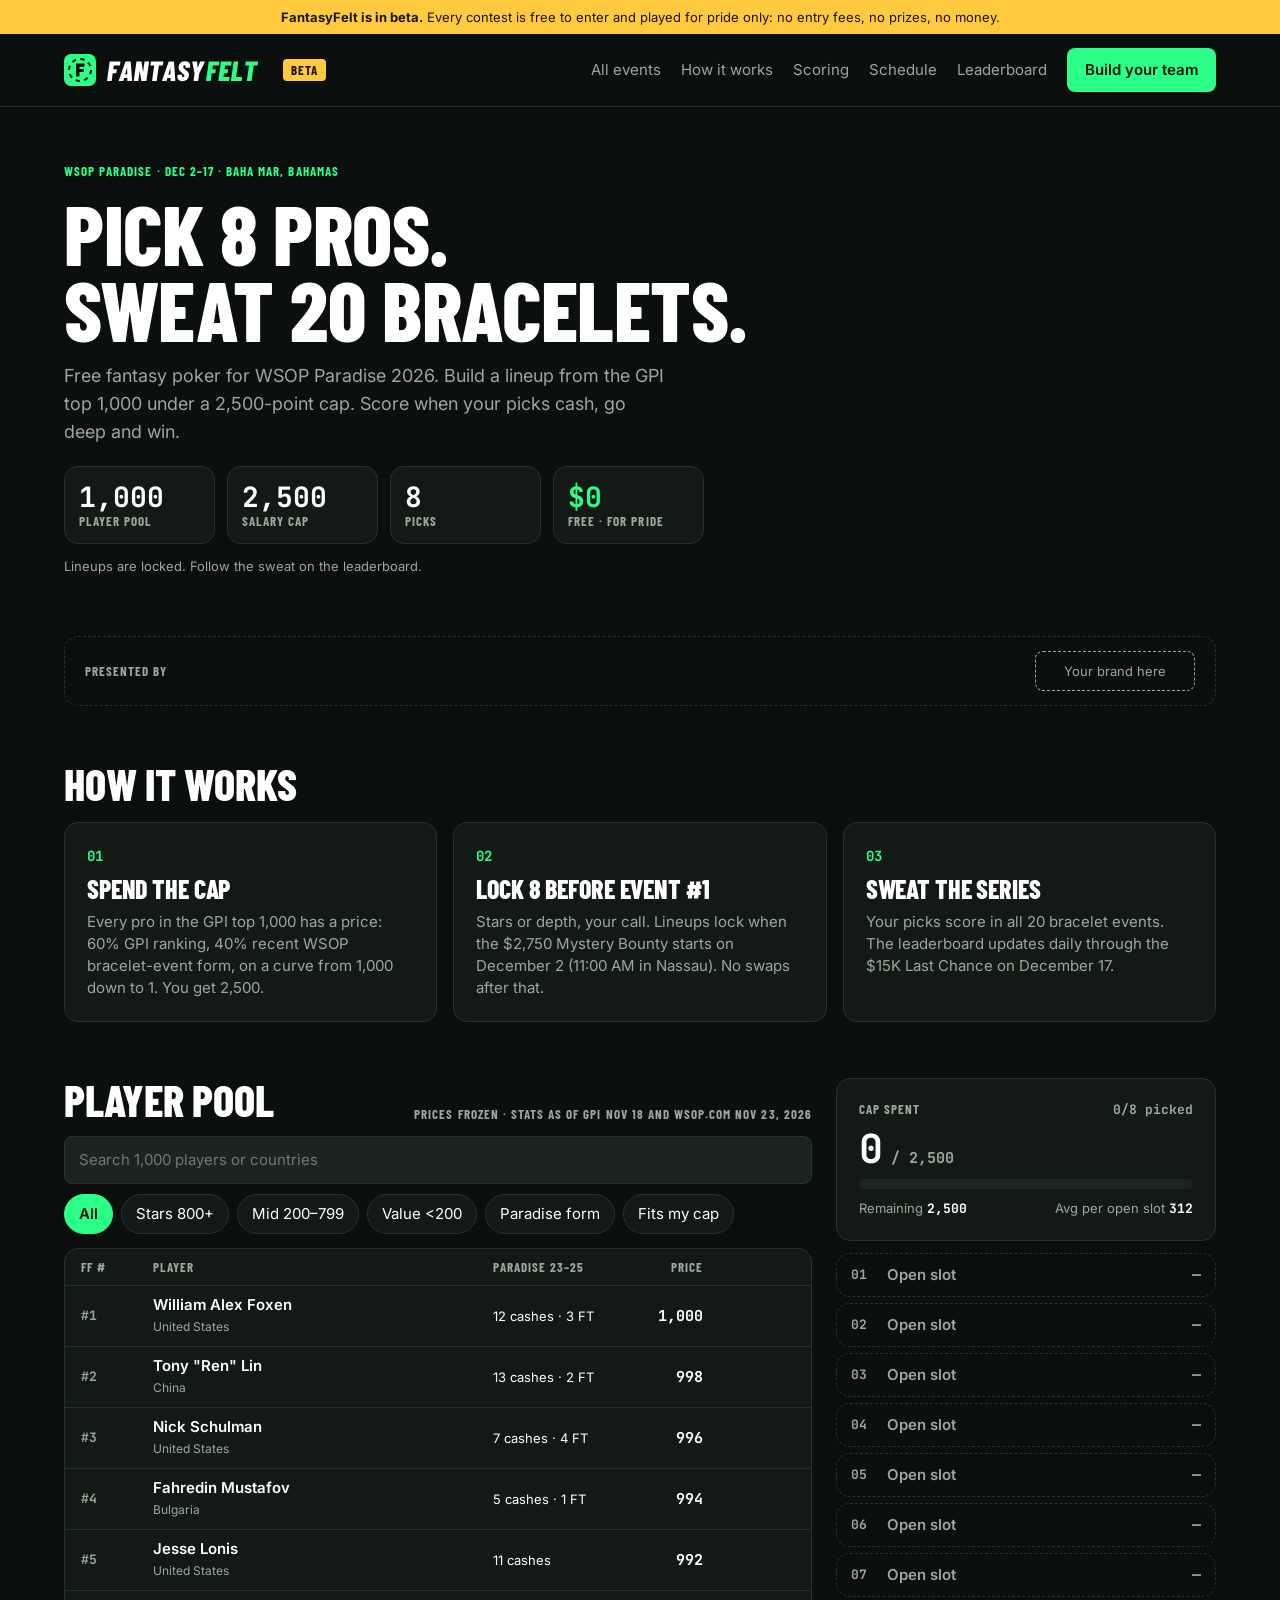
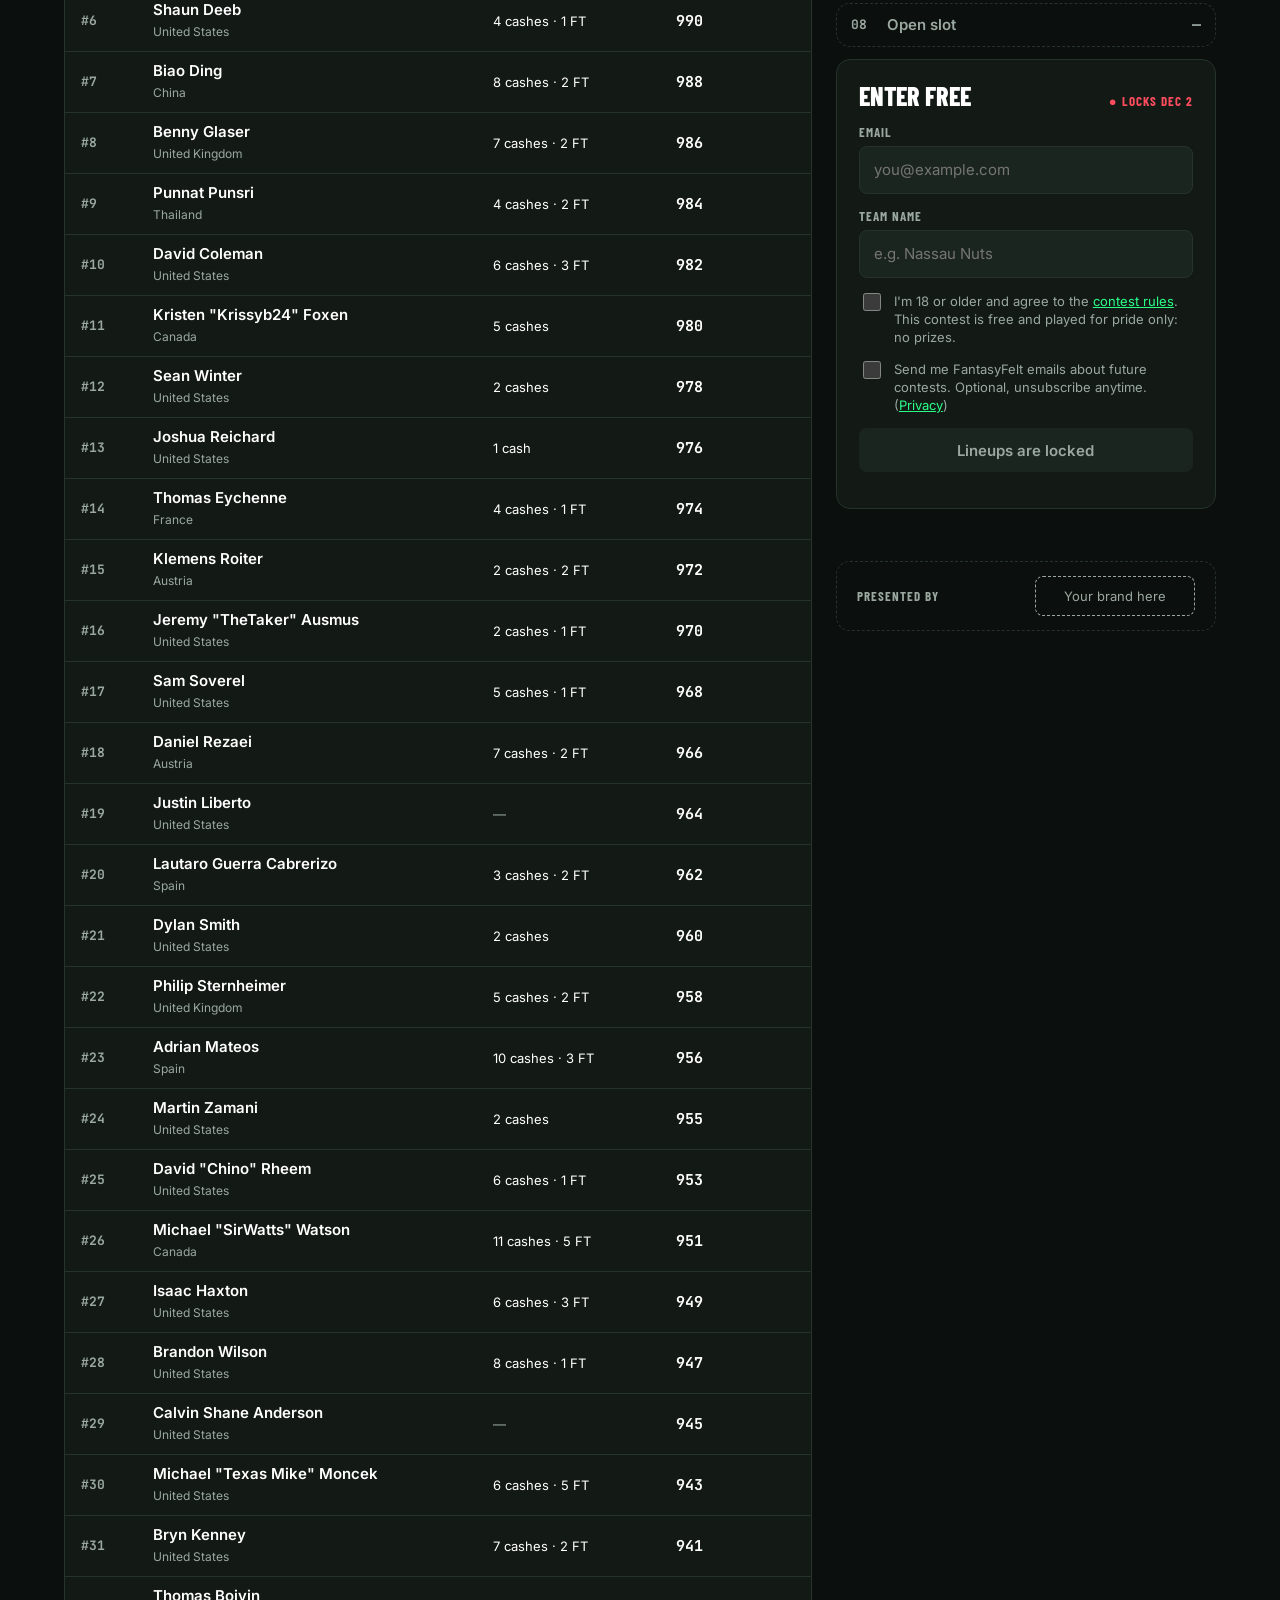
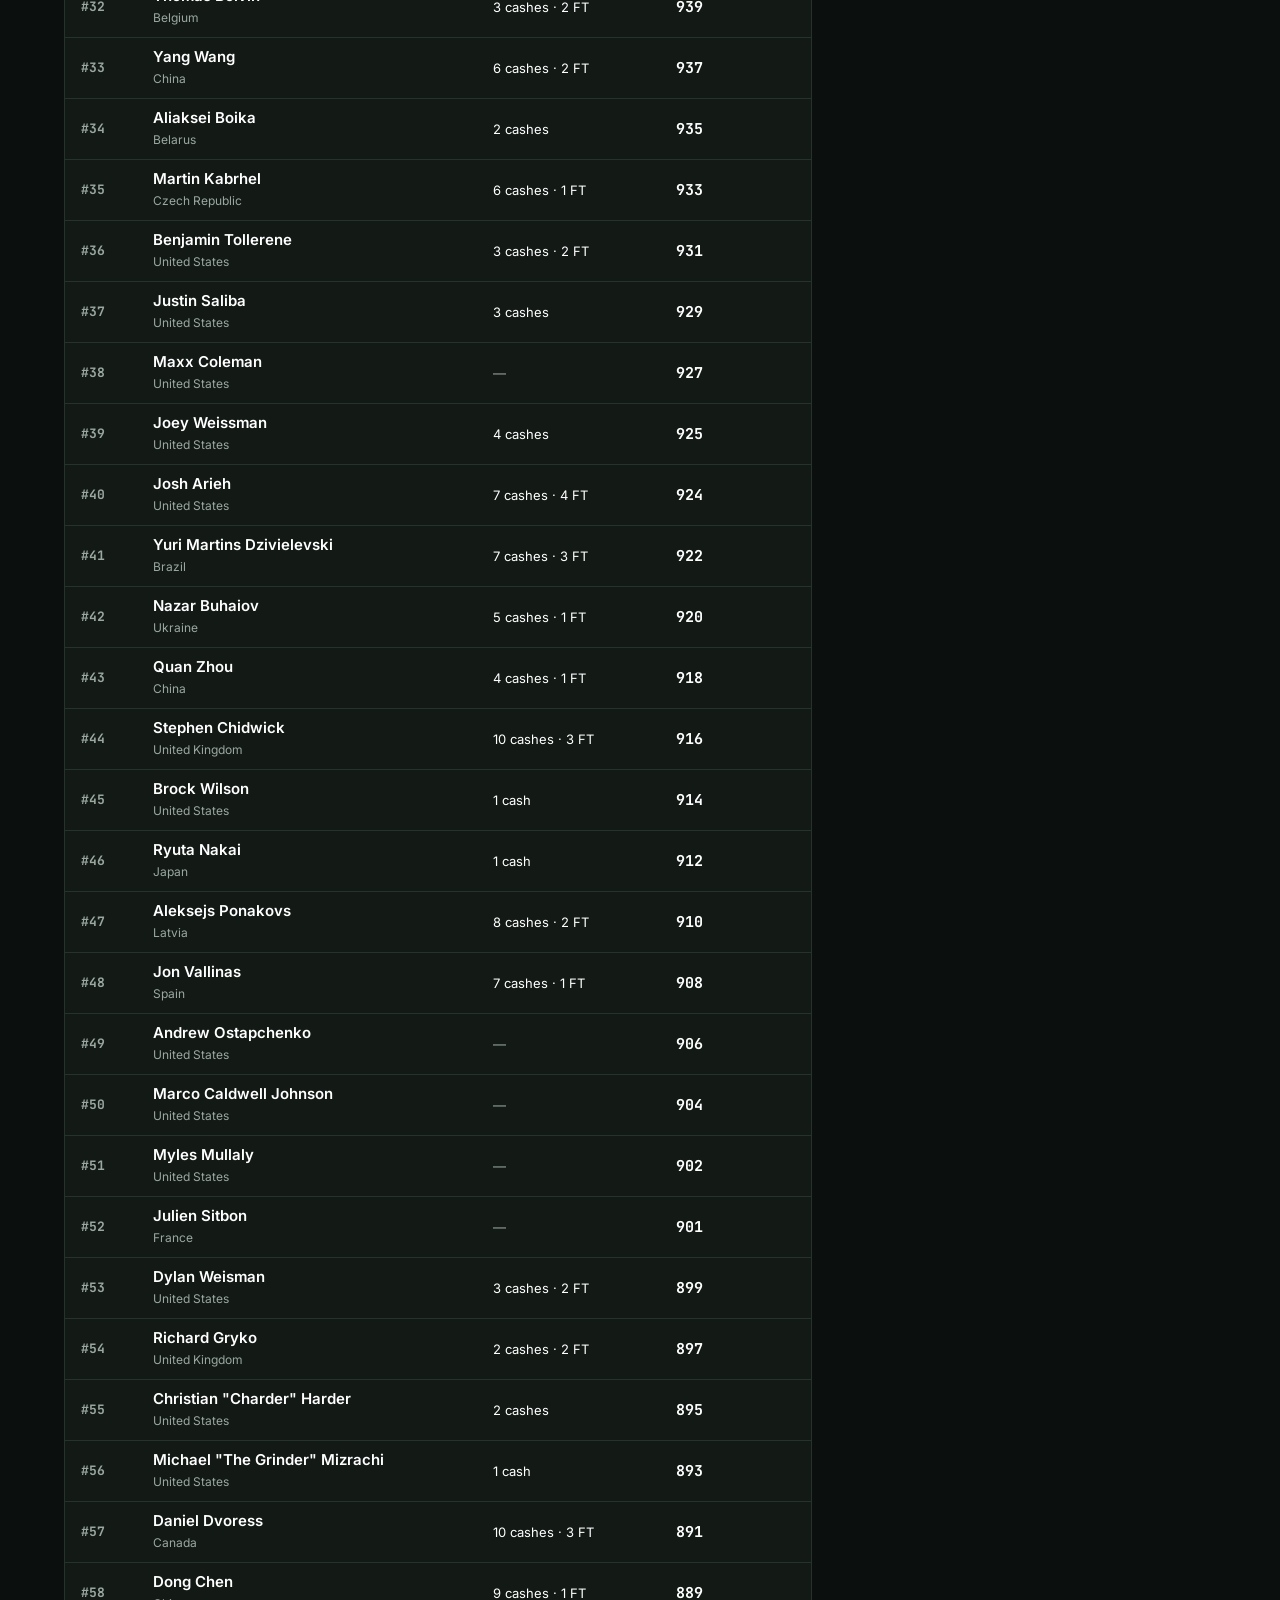
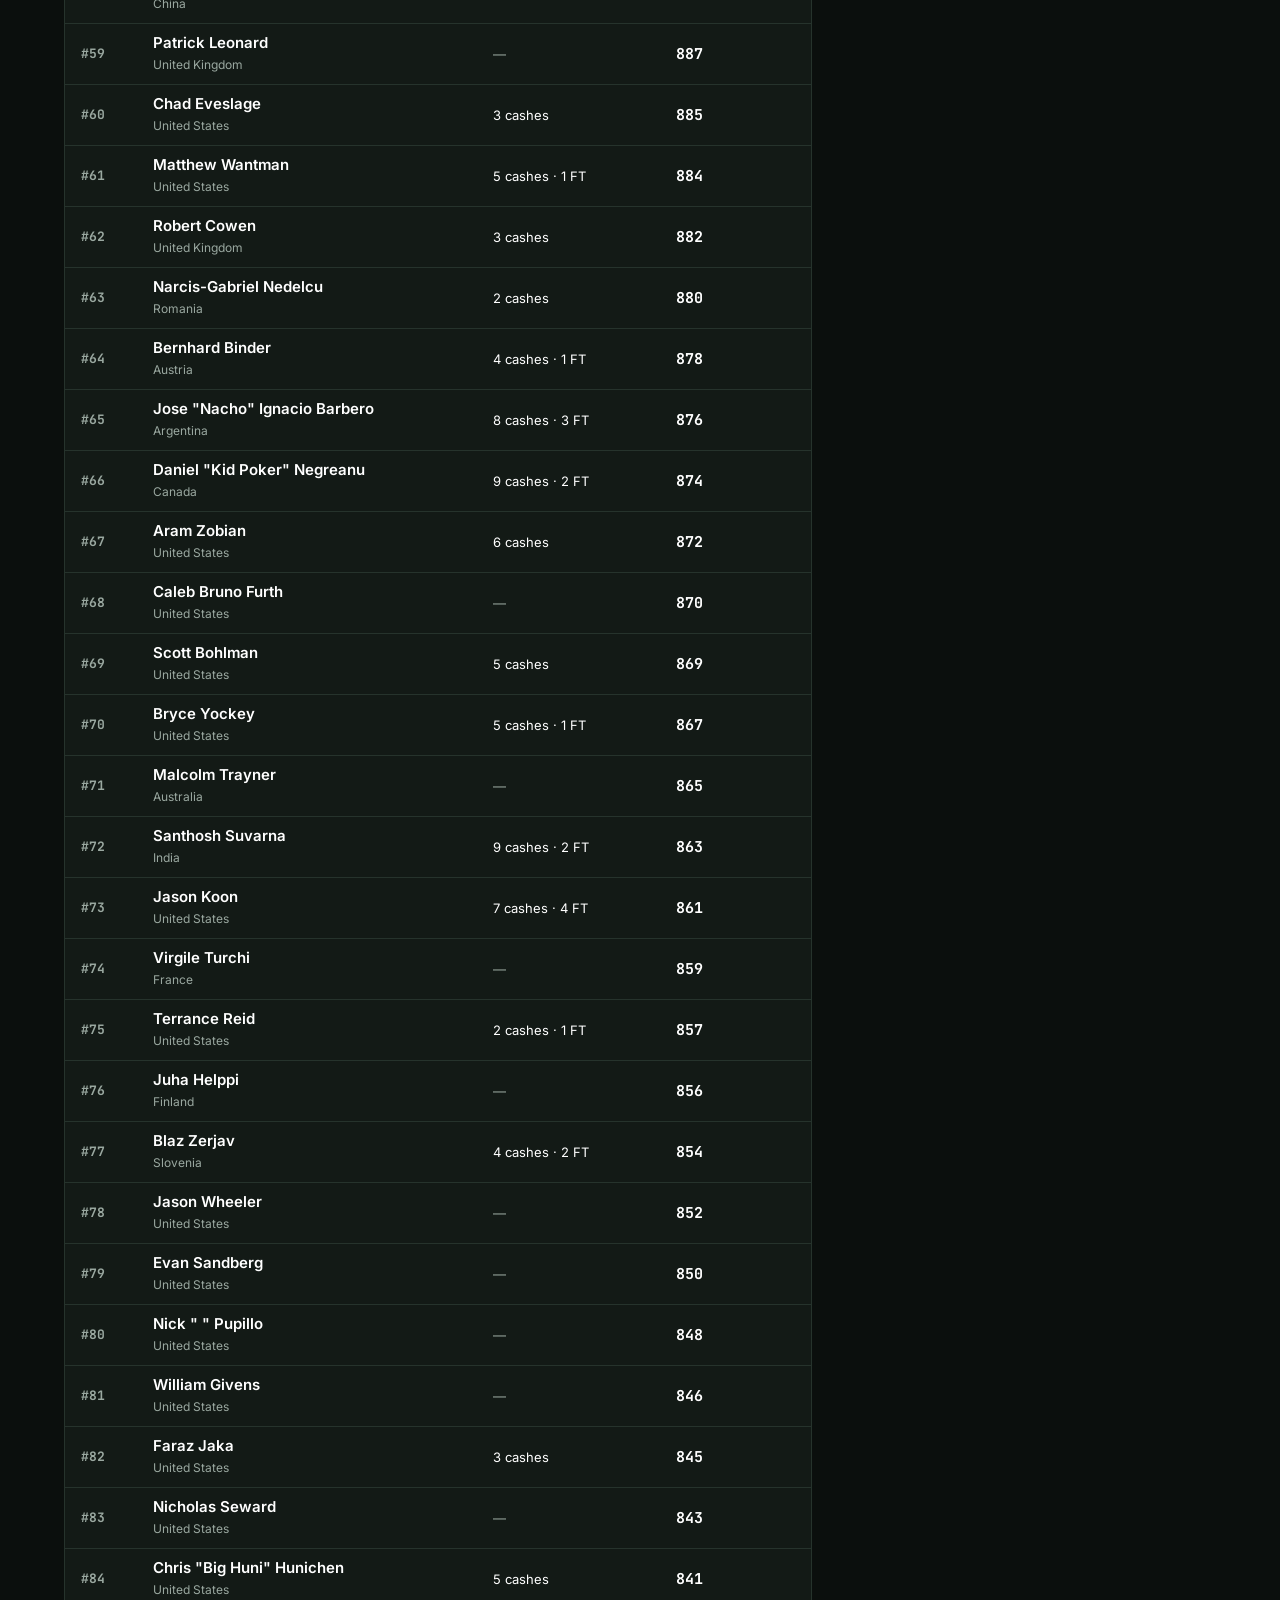
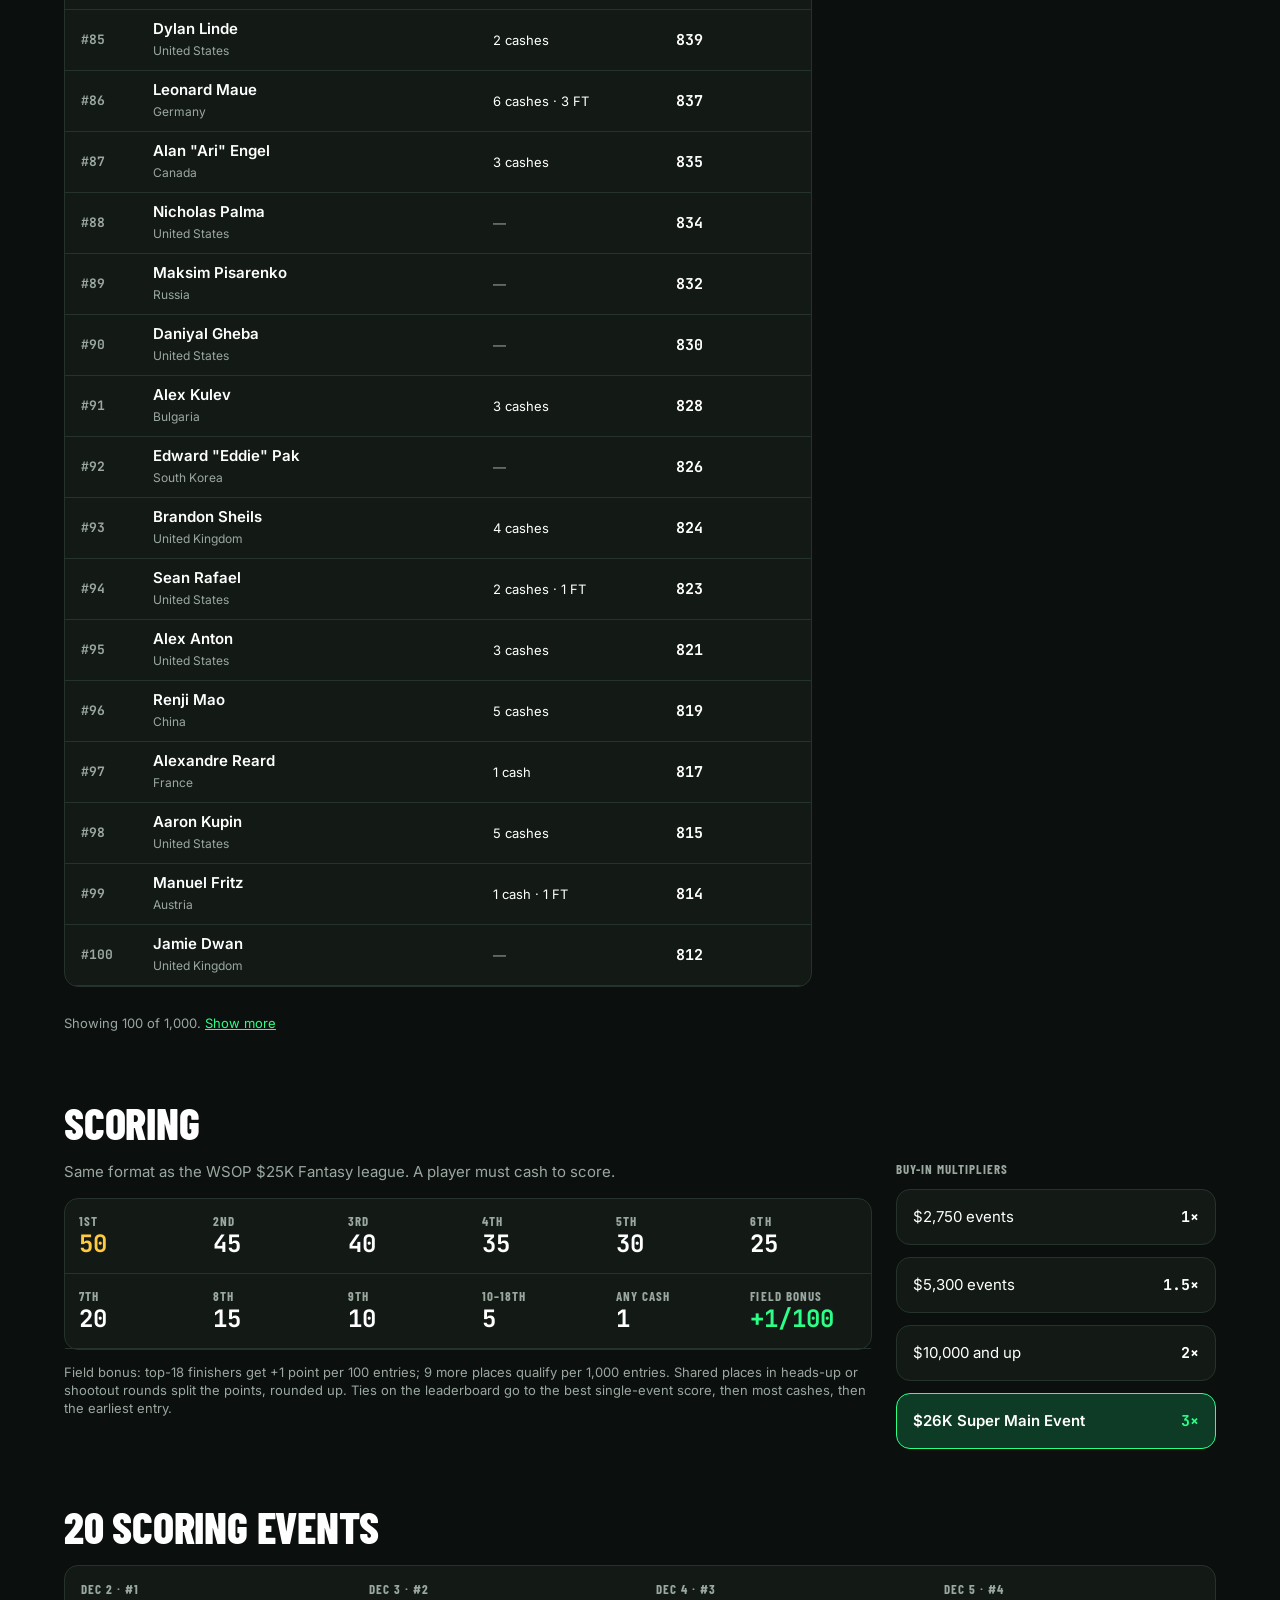
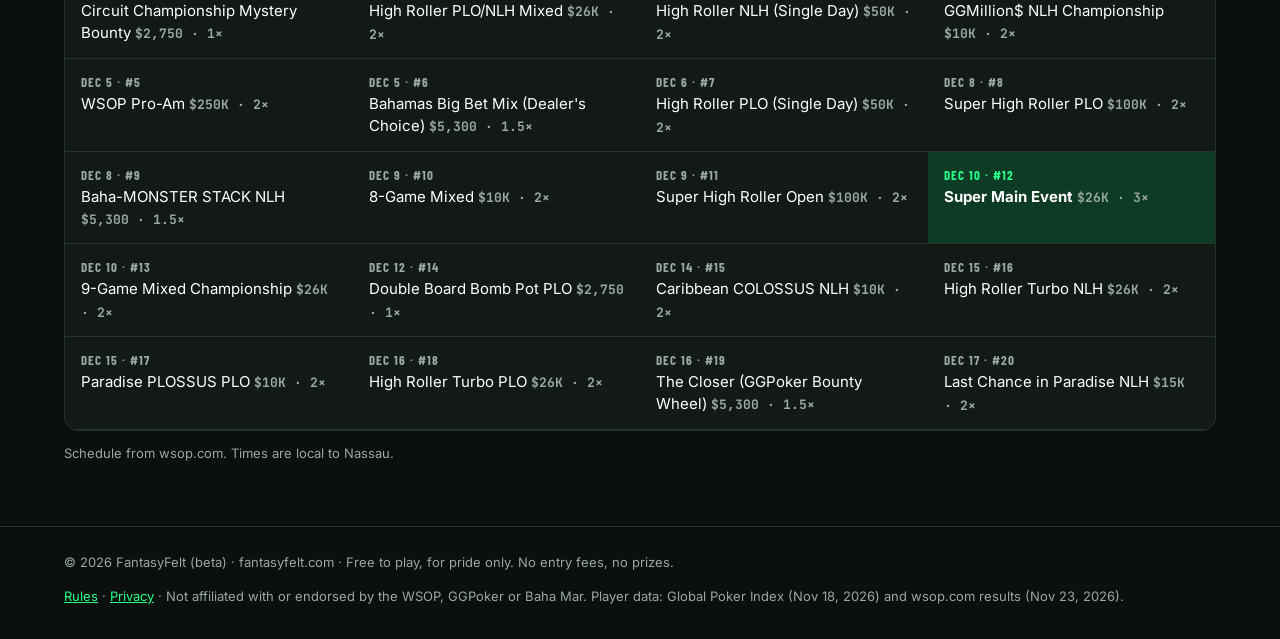
==== wsop-paradise-2026/index.html @ 4b2b632a "Build the FantasyFelt beta site for WSOP Paradise 2026 Home page, event page with team builder and s" ====
<!doctype html>
<html lang="en">
<head>
<meta charset="utf-8">
<meta name="viewport" content="width=device-width,initial-scale=1">
<title>WSOP Paradise 2026 · FantasyFelt (beta) · Free, for pride only</title>
<meta name="description" content="Free fantasy poker for WSOP Paradise 2026. Pick 8 pros under a 2,500 cap. Lineups lock Dec 2. Played for pride only: no entry fees, no prizes.">
<link rel="icon" href="/assets/fantasyfelt-mark.svg" type="image/svg+xml">
<link rel="preconnect" href="https://fonts.googleapis.com"><link rel="preconnect" href="https://fonts.gstatic.com" crossorigin>
<link href="https://fonts.googleapis.com/css2?family=Barlow+Condensed:wght@700;800&family=Inter:wght@400;600&family=JetBrains+Mono:wght@700&display=swap" rel="stylesheet">
<link rel="stylesheet" href="/assets/ff.css">
<link rel="stylesheet" href="/assets/contest.css">
</head>
<body>
<div class="betabar"><b>FantasyFelt is in beta.</b> Every contest is free to enter and played for pride only: no entry fees, no prizes, no money.</div>
<header class="site"><div class="wrap">
<a class="logo" href="/"><img src="/assets/fantasyfelt-wordmark-dark.svg" alt="FantasyFelt home"></a>
<span class="lbl badge">Beta</span>
<nav><a href="/">All events</a><a href="#how">How it works</a><a href="#scoring">Scoring</a><a href="#schedule">Schedule</a><a href="leaderboard">Leaderboard</a><a class="btn primary" href="#build">Build your team</a></nav>
</div></header>

<main class="wrap">
<div class="hero">
<div class="hero-copy">
<div class="lbl" style="color:var(--felt)">WSOP Paradise · Dec 2–17 · Baha Mar, Bahamas</div>
<h1 class="d">Pick 8 pros.<br>Sweat 20 bracelets.</h1>
<p class="muted lead">Free fantasy poker for WSOP Paradise 2026. Build a lineup from the GPI top 1,000 under a 2,500-point cap. Score when your picks cash, go deep and win.</p>
<div class="grid4 stats">
<div class="card stat"><div class="m">1,000</div><div class="lbl">Player pool</div></div>
<div class="card stat"><div class="m">2,500</div><div class="lbl">Salary cap</div></div>
<div class="card stat"><div class="m">8</div><div class="lbl">Picks</div></div>
<div class="card stat"><div class="m" style="color:var(--felt)">$0</div><div class="lbl">Free · for pride</div></div>
</div>
<p class="small muted" id="countdown"></p>
</div>
</div>

<div class="sponsor"><span class="lbl">Presented by</span><span class="sponsor-box">Your brand here</span></div>

<section id="how">
<h2 class="d h2">How it works</h2>
<div class="grid3">
<div class="card pad"><div class="m step-n">01</div><h3 class="d h3">Spend the cap</h3><p class="muted">Every pro in the GPI top 1,000 has a price: 60% GPI ranking, 40% recent WSOP bracelet-event form, on a curve from 1,000 down to 1. You get 2,500.</p></div>
<div class="card pad"><div class="m step-n">02</div><h3 class="d h3">Lock 8 before Event #1</h3><p class="muted">Stars or depth, your call. Lineups lock when the $2,750 Mystery Bounty starts on December 2 (11:00 AM in Nassau). No swaps after that.</p></div>
<div class="card pad"><div class="m step-n">03</div><h3 class="d h3">Sweat the series</h3><p class="muted">Your picks score in all 20 bracelet events. The leaderboard updates daily through the $15K Last Chance on December 17.</p></div>
</div>
</section>

<section id="build">
<div class="build">
<div class="pool">
<div class="pool-head">
<h2 class="d h2" style="margin:0">Player pool</h2>
<span class="lbl" id="asof">Prices frozen · stats as of GPI Nov 18 and wsop.com Nov 23, 2026</span>
</div>
<div class="filters">
<label class="sr" for="q">Search players</label>
<input type="search" id="q" placeholder="Search 1,000 players or countries">
<div class="chips" role="group" aria-label="Filter players">
<button class="chip on" data-f="all">All</button>
<button class="chip" data-f="star">Stars 800+</button>
<button class="chip" data-f="mid">Mid 200–799</button>
<button class="chip" data-f="value">Value &lt;200</button>
<button class="chip" data-f="paradise">Paradise form</button>
<button class="chip" data-f="fits">Fits my cap</button>
</div>
</div>
<div class="card table">
<div class="row head lbl"><span>FF #</span><span>Player</span><span class="hide-s">Paradise 23–25</span><span class="r">Price</span><span class="r own-col hide">Owned</span><span></span></div>
<div id="rows"><p class="pad muted">Loading players…</p></div>
</div>
<p class="small muted" id="more"></p>
</div>

<aside class="roster" id="enter">
<div class="card pad">
<div class="spread"><span class="lbl">Cap spent</span><span class="m small muted"><span id="count">0</span>/8 picked</span></div>
<div class="spent"><span class="m" id="spent">0</span><span class="m muted">/ 2,500</span></div>
<div class="bar"><i id="bar"></i></div>
<div class="spread small"><span class="muted">Remaining <b class="m" id="remaining" style="color:var(--ink)">2,500</b></span><span class="muted">Avg per open slot <b class="m" id="avg" style="color:var(--ink)">312</b></span></div>
</div>
<ol class="slots" id="slots"></ol>

<form class="card pad entry" id="form" novalidate>
<div class="spread"><h3 class="d h3" style="margin:0">Enter free</h3><span class="lbl" style="color:var(--live)">● Locks Dec 2</span></div>
<label class="field"><span class="lbl">Email</span><input type="email" id="email" autocomplete="email" required placeholder="you@example.com"></label>
<label class="field"><span class="lbl">Team name</span><input type="text" id="team" maxlength="30" required placeholder="e.g. Nassau Nuts"></label>
<label class="check"><input type="checkbox" id="rules" required> <span>I'm 18 or older and agree to the <a href="/rules">contest rules</a>. This contest is free and played for pride only: no prizes.</span></label>
<label class="check"><input type="checkbox" id="optin"> <span>Send me FantasyFelt emails about future contests. Optional, unsubscribe anytime. (<a href="/privacy">Privacy</a>)</span></label>
<button class="btn primary" id="submit" type="submit" disabled>Pick 8 more to lock</button>
<p class="small" id="msg" role="status"></p>
</form>
<div class="sponsor small"><span class="lbl">Presented by</span><span class="sponsor-box">Your brand here</span></div>
</aside>
</div>
</section>

<section id="scoring">
<div class="two">
<div>
<h2 class="d h2">Scoring</h2>
<p class="muted">Same format as the WSOP $25K Fantasy league. A player must cash to score.</p>
<div class="card scoregrid">
<div><span class="lbl">1st</span><b class="m" style="color:var(--gold)">50</b></div><div><span class="lbl">2nd</span><b class="m">45</b></div><div><span class="lbl">3rd</span><b class="m">40</b></div><div><span class="lbl">4th</span><b class="m">35</b></div><div><span class="lbl">5th</span><b class="m">30</b></div><div><span class="lbl">6th</span><b class="m">25</b></div>
<div><span class="lbl">7th</span><b class="m">20</b></div><div><span class="lbl">8th</span><b class="m">15</b></div><div><span class="lbl">9th</span><b class="m">10</b></div><div><span class="lbl">10–18th</span><b class="m">5</b></div><div><span class="lbl">Any cash</span><b class="m">1</b></div><div><span class="lbl">Field bonus</span><b class="m" style="color:var(--felt)">+1/100</b></div>
</div>
<p class="small muted">Field bonus: top-18 finishers get +1 point per 100 entries; 9 more places qualify per 1,000 entries. Shared places in heads-up or shootout rounds split the points, rounded up. Ties on the leaderboard go to the best single-event score, then most cashes, then the earliest entry.</p>
</div>
<div class="mults">
<div class="lbl">Buy-in multipliers</div>
<div class="card mrow"><span>$2,750 events</span><b class="m">1×</b></div>
<div class="card mrow"><span>$5,300 events</span><b class="m">1.5×</b></div>
<div class="card mrow"><span>$10,000 and up</span><b class="m">2×</b></div>
<div class="card mrow main"><span>$26K Super Main Event</span><b class="m">3×</b></div>
</div>
</div>
</section>

<section id="schedule">
<h2 class="d h2">20 scoring events</h2>
<div class="card sched-wrap"><div class="sched" id="sched"></div></div>
<p class="small muted">Schedule from wsop.com. Times are local to Nassau.</p>
</section>
</main>

<footer class="site"><div class="wrap">
<span>© 2026 FantasyFelt (beta) · fantasyfelt.com · Free to play, for pride only. No entry fees, no prizes.</span>
<span><a href="/rules">Rules</a> · <a href="/privacy">Privacy</a> · Not affiliated with or endorsed by the WSOP, GGPoker or Baha Mar. Player data: Global Poker Index (Nov 18, 2026) and wsop.com results (Nov 23, 2026).</span>
</div></footer>

<script src="/assets/config.js"></script>
<script src="/assets/contest.js"></script>
</body>
</html>
---- assets/ff.css ----
/* FantasyFelt — tokens from the FantasyFelt design system (dark is home) */
:root{
  --bg:#0B0F0D;--surface:#131A16;--raised:#1B2520;--line:#26332C;
  --ink:#FFFFFF;--muted:#9AA8A0;--felt:#2BFF88;--felt-ink:#04150B;--felt-deep:#0E3B26;
  --gold:#FFC940;--gold-ink:#1A1300;--live:#FF4D5E;
  --display:"Barlow Condensed","Arial Narrow",sans-serif;--sans:Inter,system-ui,sans-serif;--mono:"JetBrains Mono",ui-monospace,monospace;
  color-scheme:dark
}
*{box-sizing:border-box}
html,body{margin:0;background:var(--bg);color:var(--ink);font:15px/22px var(--sans)}
a{color:var(--felt)}a:hover{color:var(--ink)}
:focus-visible{outline:2px solid var(--felt);outline-offset:2px}
.wrap{max-width:1200px;margin:0 auto;padding:0 24px}
.d{font-family:var(--display);font-weight:800;text-transform:uppercase;letter-spacing:-.005em}
.m{font-family:var(--mono);font-weight:700;font-variant-numeric:tabular-nums}
.lbl{font-family:var(--display);font-weight:700;font-size:13px;line-height:16px;letter-spacing:.08em;text-transform:uppercase;color:var(--muted)}
.muted{color:var(--muted)}
.small{font-size:13px;line-height:18px}
.betabar{background:var(--gold);color:var(--gold-ink);text-align:center;font-size:13px;line-height:18px;padding:8px 16px}
.badge{display:inline-block;background:var(--gold);color:var(--gold-ink);border-radius:4px;padding:3px 8px}
header.site{border-bottom:1px solid var(--line)}
header.site .wrap{display:flex;flex-wrap:wrap;align-items:center;gap:16px 24px;padding-top:14px;padding-bottom:14px}
header.site nav{display:flex;flex-wrap:wrap;gap:20px;align-items:center;margin-left:auto}
header.site nav a{color:var(--muted);text-decoration:none}
header.site nav a:hover{color:var(--ink)}
.logo img{height:32px;display:block}
.btn{display:inline-block;border:0;border-radius:8px;padding:12px 18px;font:600 15px var(--sans);text-decoration:none;cursor:pointer;text-align:center;min-height:44px}
.btn.primary{background:var(--felt);color:var(--felt-ink)}
.btn.primary:hover{filter:brightness(1.08);color:var(--felt-ink)}
.btn.ghost{background:transparent;color:var(--felt);border:1px solid var(--felt)}
.btn[disabled]{background:var(--raised);color:var(--muted);cursor:not-allowed;filter:none}
.card{background:var(--surface);border:1px solid var(--line);border-radius:14px}
.grid3{display:grid;grid-template-columns:repeat(3,minmax(0,1fr));gap:16px}
.grid4{display:grid;grid-template-columns:repeat(4,minmax(0,1fr));gap:12px}
@media (max-width:860px){.grid3,.grid4{grid-template-columns:minmax(0,1fr) minmax(0,1fr)}}
@media (max-width:560px){.grid3{grid-template-columns:minmax(0,1fr)}}
input[type=email],input[type=text],input[type=search]{width:100%;background:var(--raised);border:1px solid var(--line);border-radius:8px;padding:12px 14px;color:var(--ink);font:inherit;min-height:44px}
label.field{display:flex;flex-direction:column;gap:6px}
.check{display:flex;gap:10px;align-items:flex-start;font-size:13px;line-height:18px;color:var(--muted)}
.check input{width:18px;height:18px;margin-top:1px;accent-color:var(--felt);flex-shrink:0}
section{padding:56px 0 0}
footer.site{border-top:1px solid var(--line);margin-top:64px}
footer.site .wrap{display:flex;flex-wrap:wrap;gap:12px 24px;justify-content:space-between;padding-top:24px;padding-bottom:32px;font-size:13px;color:var(--muted)}
.hide{display:none!important}
.sr{position:absolute;left:-9999px}
---- assets/contest.css ----
.hero{padding:56px 0 8px}
.hero h1{margin:16px 0;font-size:clamp(48px,8vw,84px);line-height:.9}
.lead{margin:0 0 20px;font-size:18px;line-height:28px;max-width:600px}
.stats{max-width:640px}
.stat{padding:14px}.stat .m{font-size:28px;line-height:32px}
.sponsor{margin-top:40px;border:1px dashed var(--line);border-radius:14px;padding:14px 20px;display:flex;flex-wrap:wrap;gap:12px;align-items:center;justify-content:space-between}
.sponsor-box{border:1px dashed var(--muted);border-radius:8px;width:160px;height:40px;display:flex;align-items:center;justify-content:center;font-size:13px;color:var(--muted)}
.h2{margin:0 0 16px;font-size:44px;line-height:44px}
.h3{margin:8px 0;font-size:26px;line-height:28px}
.pad{padding:22px}.pad p{margin:0}
.step-n{color:var(--felt);font-size:14px}
.build{display:flex;flex-wrap:wrap;gap:24px;align-items:flex-start}
.pool{flex:999 1 560px;min-width:0;display:flex;flex-direction:column;gap:14px}
.pool-head{display:flex;flex-wrap:wrap;gap:8px;align-items:flex-end;justify-content:space-between}
.filters{display:flex;flex-direction:column;gap:10px}
.chips{display:flex;flex-wrap:wrap;gap:8px}
.chip{background:var(--surface);color:var(--ink);border:1px solid var(--line);border-radius:999px;padding:8px 14px;font:inherit;cursor:pointer;min-height:40px}
.chip.on{background:var(--felt);color:var(--felt-ink);border-color:var(--felt);font-weight:600}
.table{overflow:hidden}
.row{display:grid;grid-template-columns:64px minmax(0,1fr) 130px 72px 84px;gap:8px;align-items:center;padding:8px 16px;border-bottom:1px solid var(--line)}
.row.own{grid-template-columns:64px minmax(0,1fr) 130px 72px 72px 84px}
.row.head{padding:10px 16px}
.row.on{background:var(--felt-deep)}
.row .r{text-align:right}
.pname{background:none;border:0;padding:0;color:var(--ink);font:600 15px var(--sans);text-align:left;cursor:pointer;white-space:nowrap;overflow:hidden;text-overflow:ellipsis}
.pname:hover{color:var(--felt)}
.ctry{display:block;font-size:12px;color:var(--muted);font-weight:400}
.add{border-radius:8px;padding:7px 0;font:600 13px var(--sans);cursor:pointer;min-height:36px;border:0;background:var(--felt);color:var(--felt-ink)}
.add.rm{background:transparent;color:var(--felt);border:1px solid var(--felt)}
.add[disabled]{background:var(--raised);color:var(--muted);cursor:not-allowed}
.pill{font-size:12px;background:var(--raised);border-radius:999px;padding:2px 8px}
.detail{grid-column:1/-1;background:var(--raised);border-radius:8px;padding:12px 14px;font-size:13px;line-height:19px;display:grid;gap:6px}
.detail .kv{display:flex;flex-wrap:wrap;gap:6px 18px}
.roster{flex:1 1 380px;max-width:440px;display:flex;flex-direction:column;gap:12px;position:sticky;top:12px}
.spread{display:flex;justify-content:space-between;align-items:baseline;gap:8px}
.spent{display:flex;align-items:baseline;gap:8px;margin:8px 0}.spent .m:first-child{font-size:40px;line-height:44px}
.bar{height:10px;background:var(--raised);border-radius:999px;overflow:hidden;margin-bottom:10px}.bar i{display:block;height:100%;width:0;background:var(--felt)}
.bar.over i{background:var(--live)}
.slots{list-style:none;margin:0;padding:0;display:flex;flex-direction:column;gap:6px}
.slots li{display:flex;align-items:center;gap:12px;padding:10px 14px;border-radius:14px;background:var(--surface);border:1px solid var(--line)}
.slots li.open{background:transparent;border-style:dashed;color:var(--muted)}
.slots li .n{width:24px;color:var(--muted);font-size:13px}
.slots li .nm{flex-grow:1;font-weight:600;min-width:0;overflow:hidden;text-overflow:ellipsis;white-space:nowrap}
.slots li button{background:none;border:0;color:var(--muted);cursor:pointer;font-size:18px;min-width:32px;min-height:32px}
.entry{display:flex;flex-direction:column;gap:14px}
#msg.err{color:var(--live)}#msg.ok{color:var(--felt)}
.two{display:flex;flex-wrap:wrap;gap:24px}.two>div:first-child{flex:999 1 560px;min-width:0}
.scoregrid{display:grid;grid-template-columns:repeat(6,minmax(0,1fr))}
.scoregrid div{padding:14px;border-bottom:1px solid var(--line);display:flex;flex-direction:column}
.scoregrid b{font-size:24px;line-height:30px}
@media (max-width:640px){.scoregrid{grid-template-columns:repeat(3,minmax(0,1fr))}}
.mults{flex:1 1 320px;display:flex;flex-direction:column;gap:12px;padding-top:60px}
.mrow{padding:16px;display:flex;justify-content:space-between}
.mrow.main{background:var(--felt-deep);border-color:var(--felt);font-weight:600}.mrow.main b{color:var(--felt)}
.sched-wrap{overflow-x:auto}
.sched{display:grid;grid-template-columns:repeat(4,minmax(0,1fr));min-width:900px}
.sched div{padding:12px 16px;border-bottom:1px solid var(--line)}
.sched div.main{background:var(--felt-deep)}
.sched .m{color:var(--muted);font-size:13px;font-weight:700}
@media (max-width:640px){.row,.row.own{grid-template-columns:52px minmax(0,1fr) 60px 72px}.hide-s{display:none}.roster{position:static;max-width:none}}
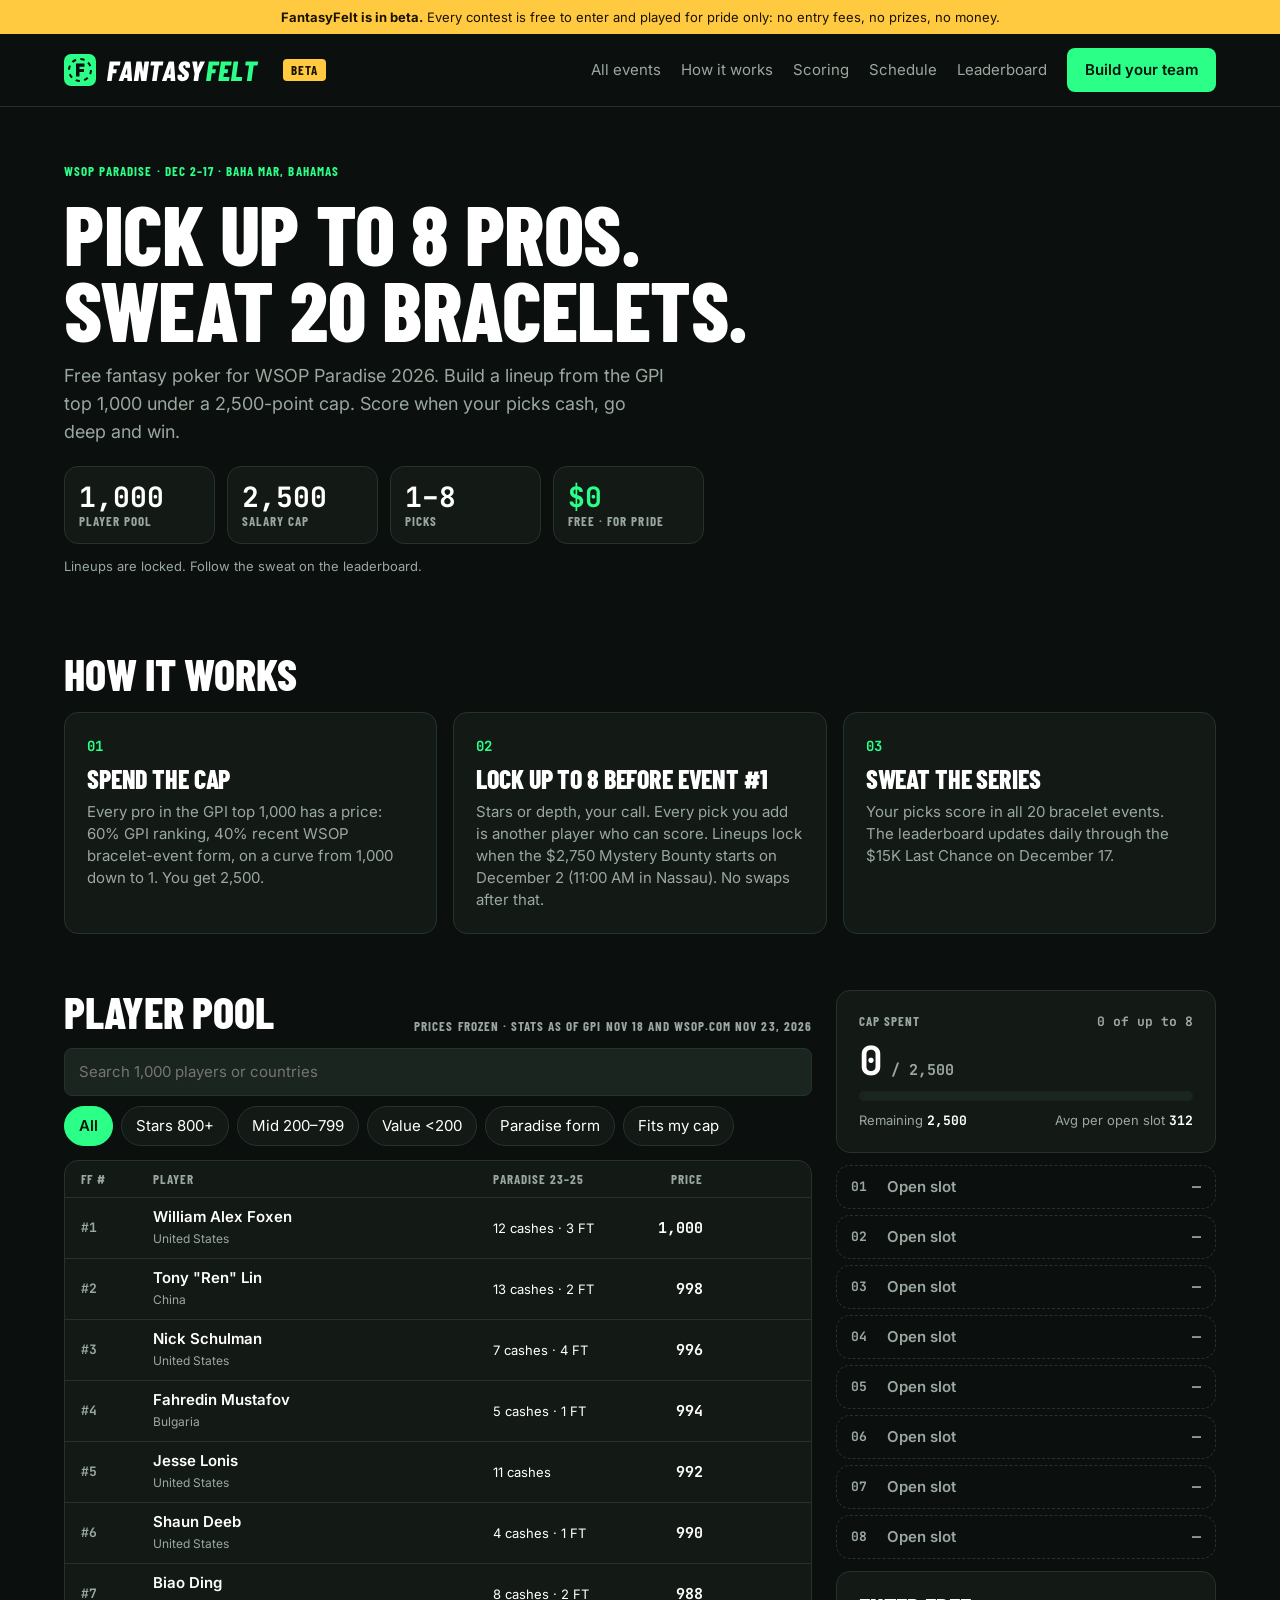
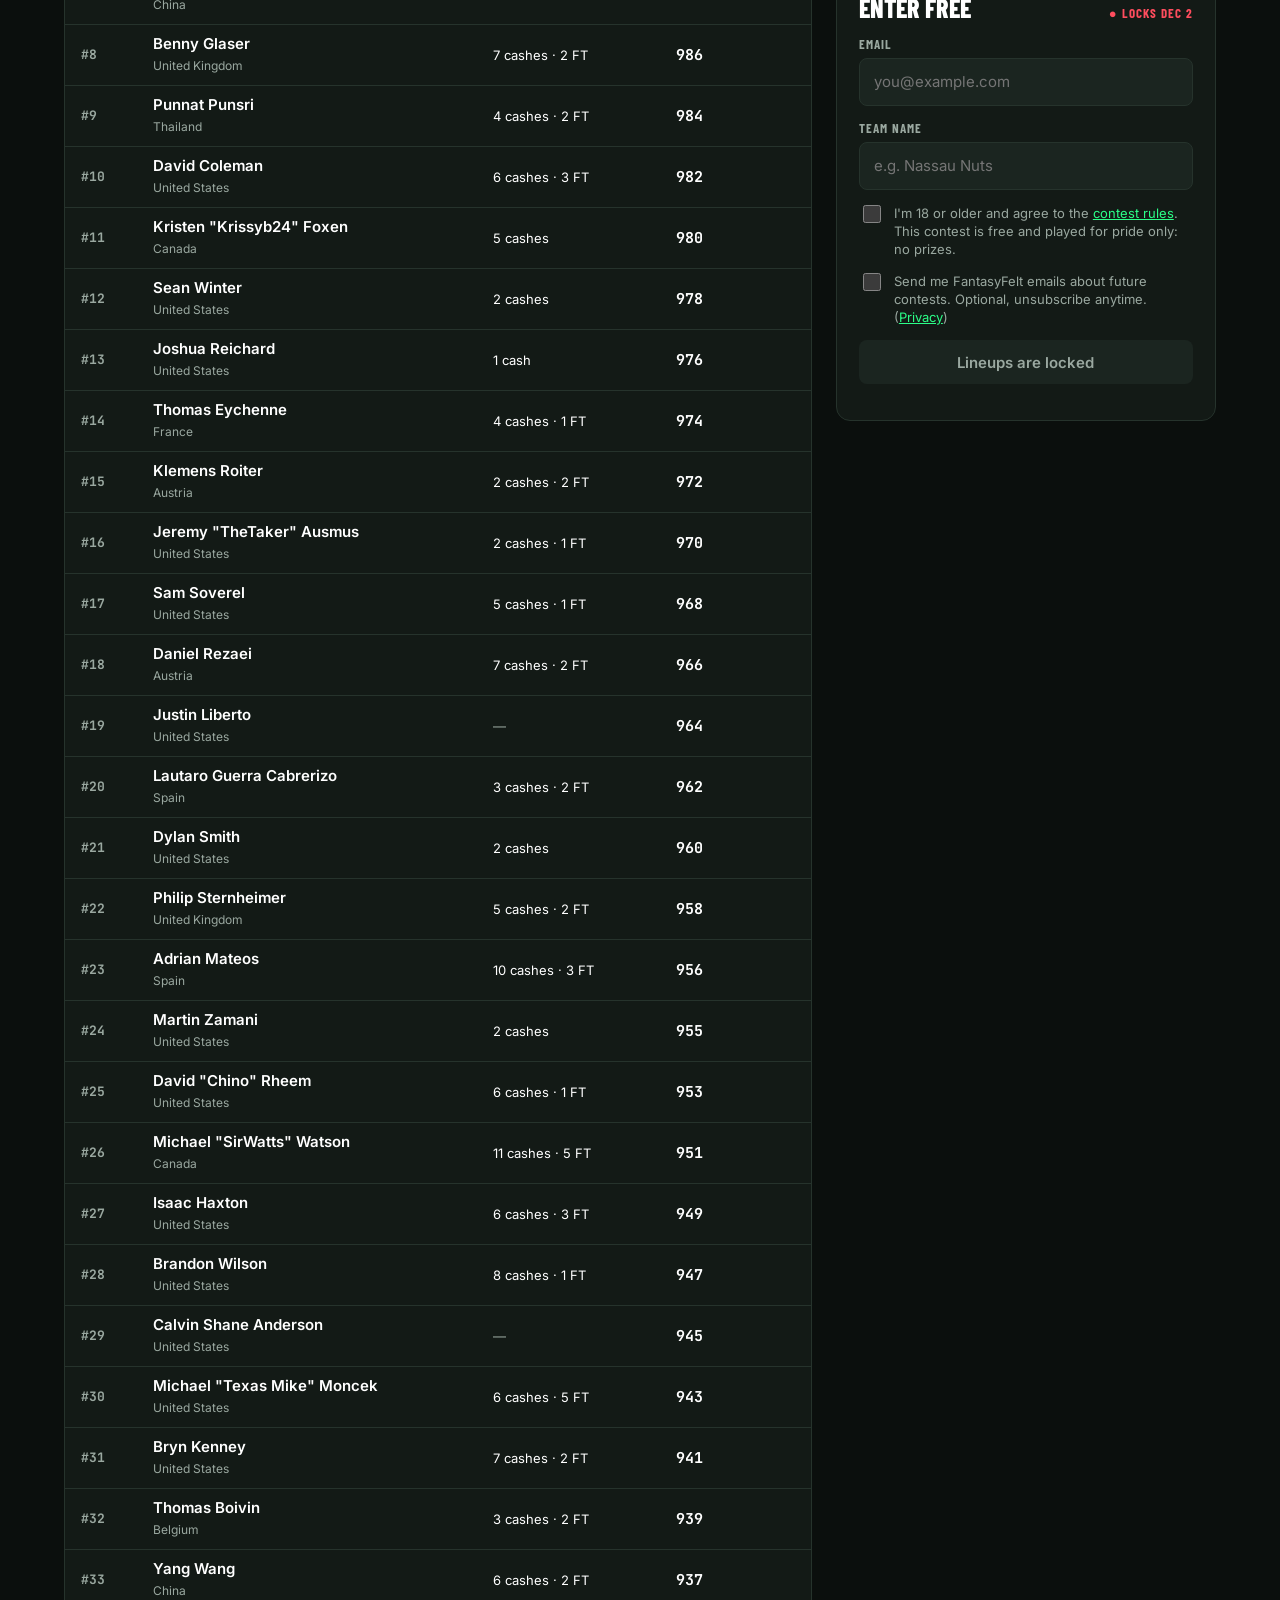
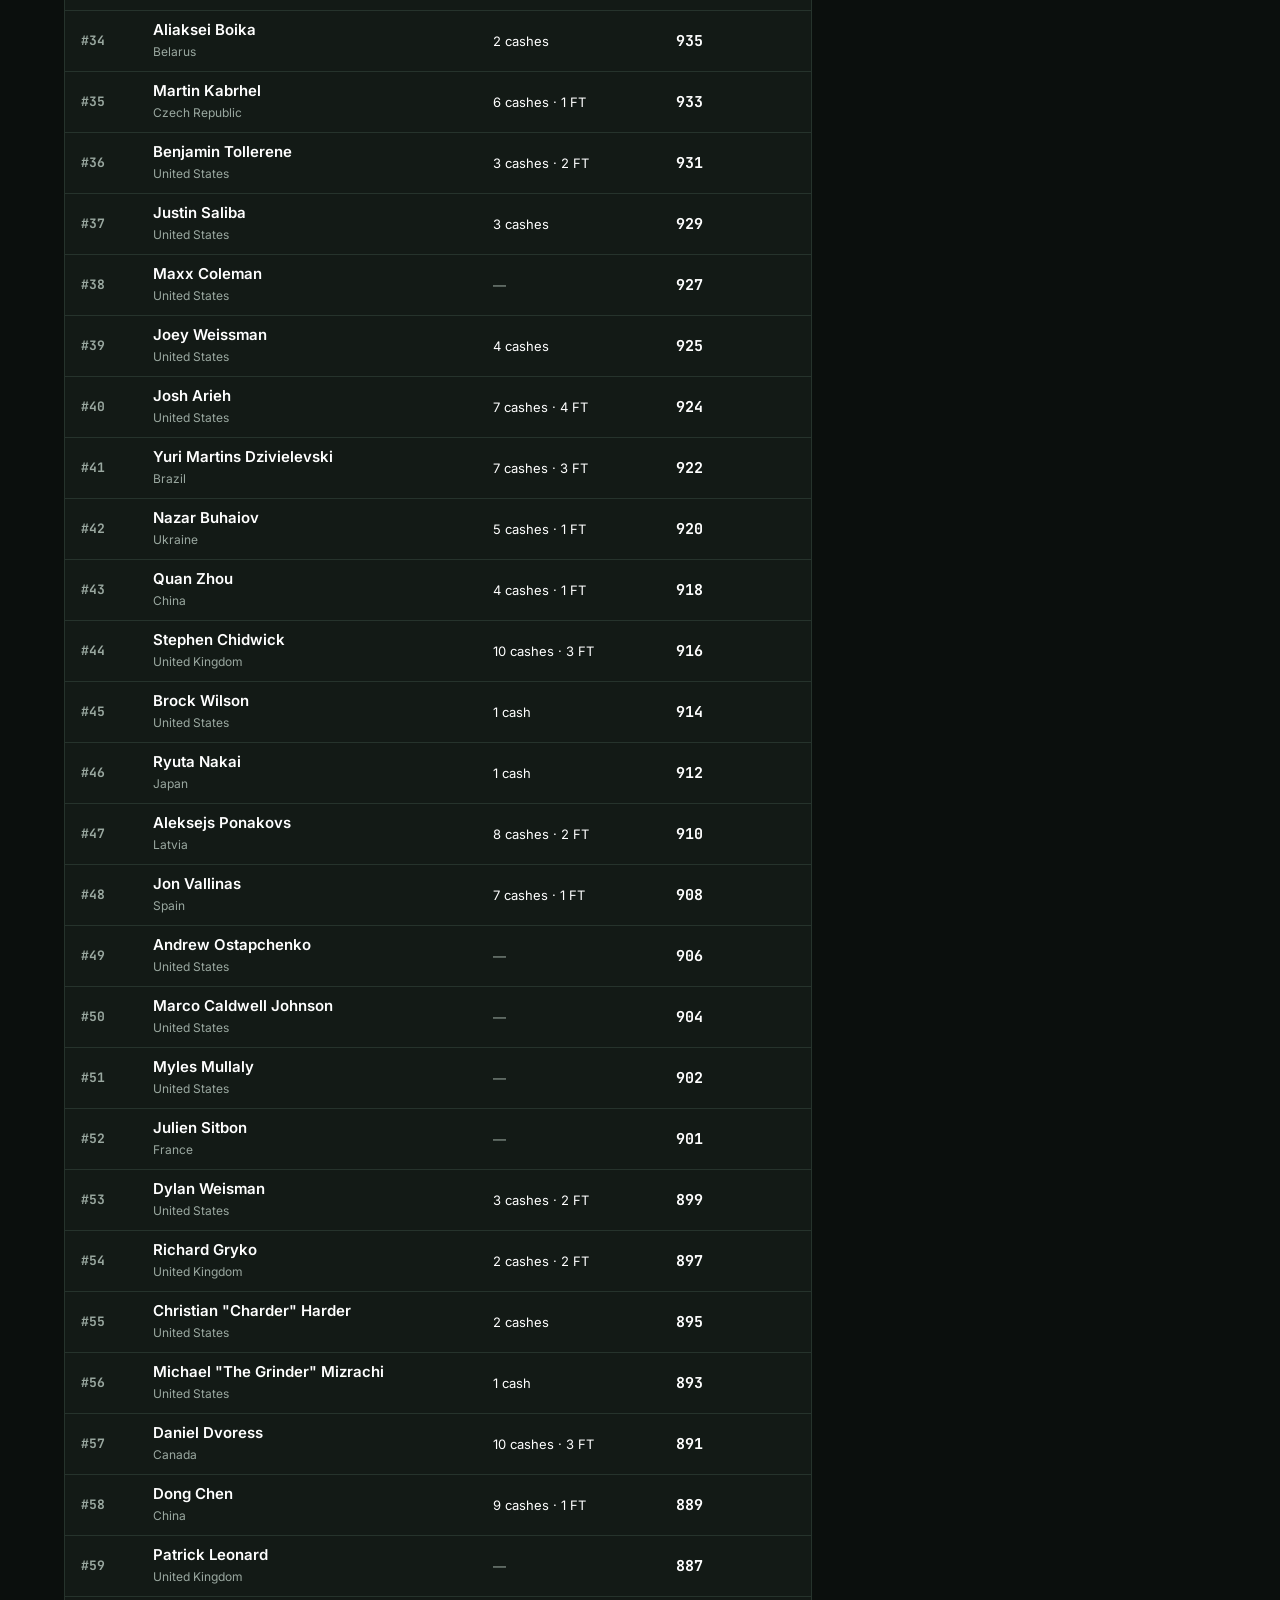
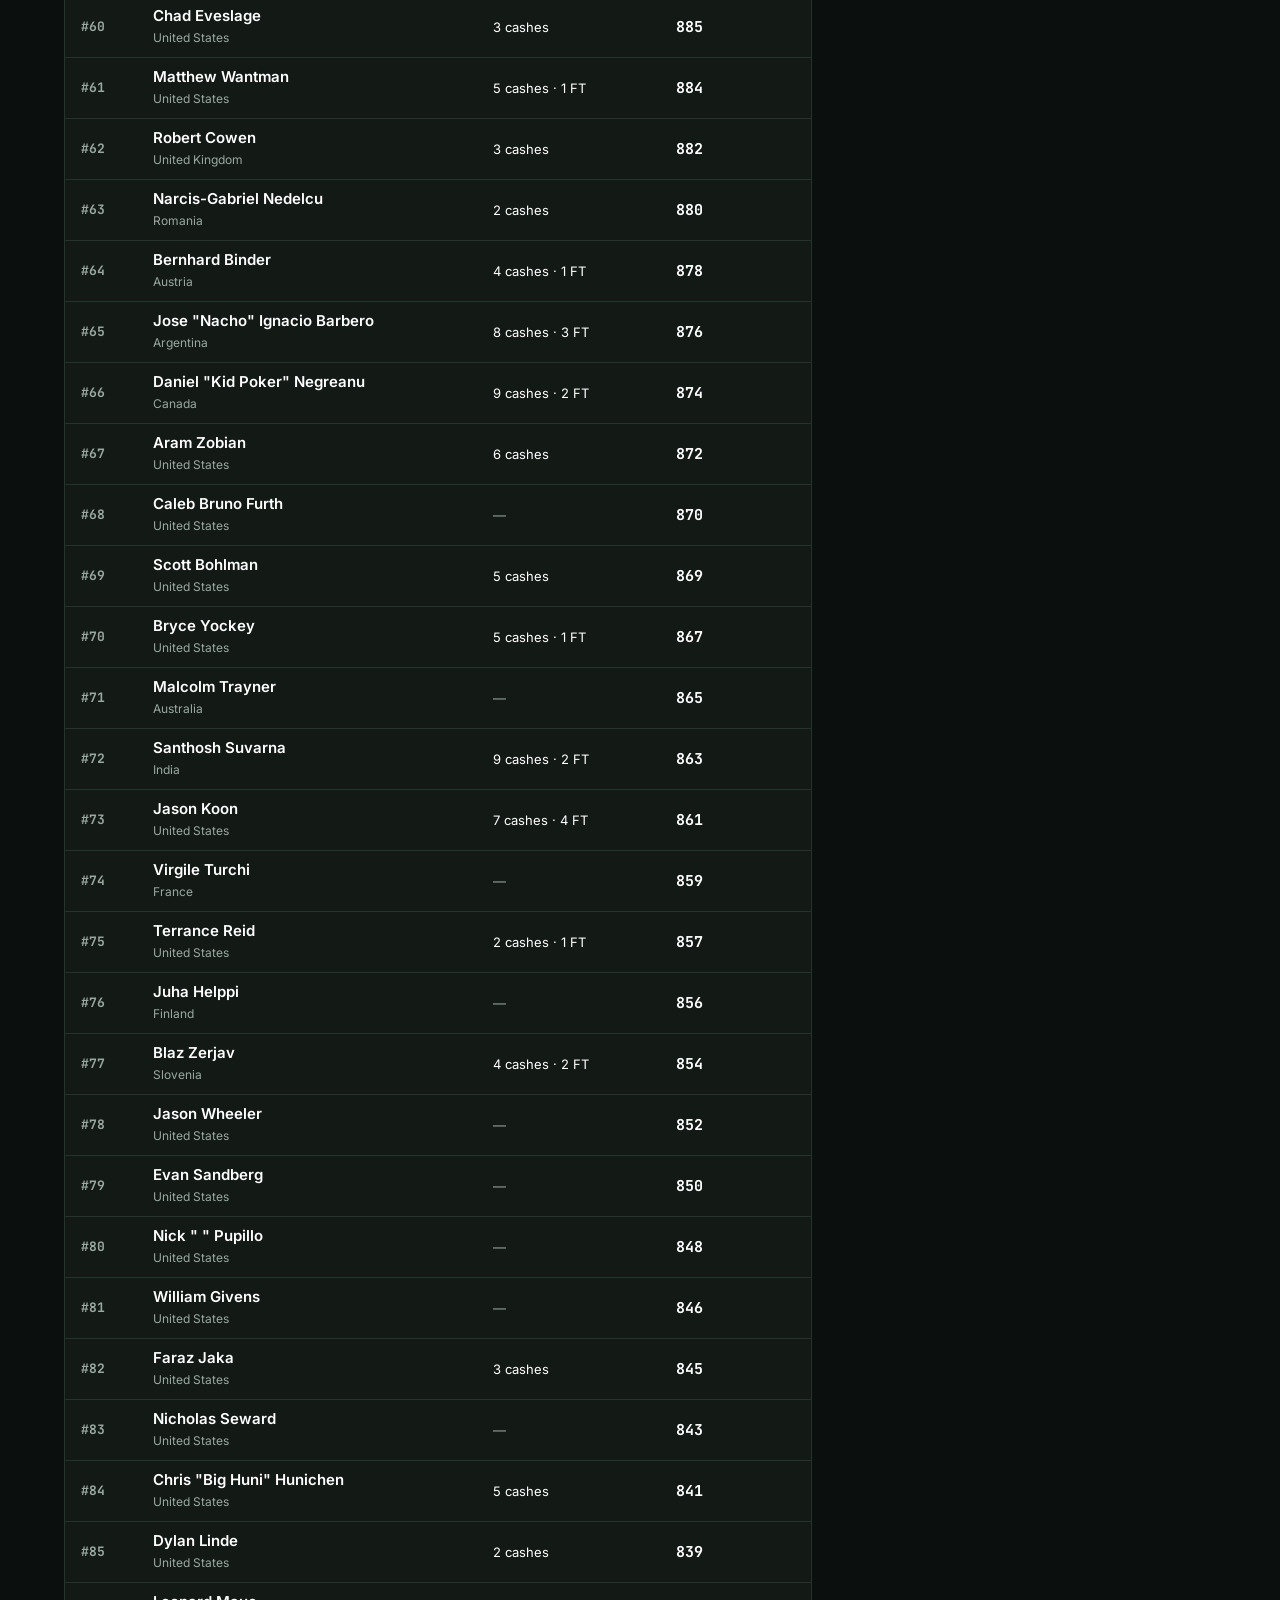
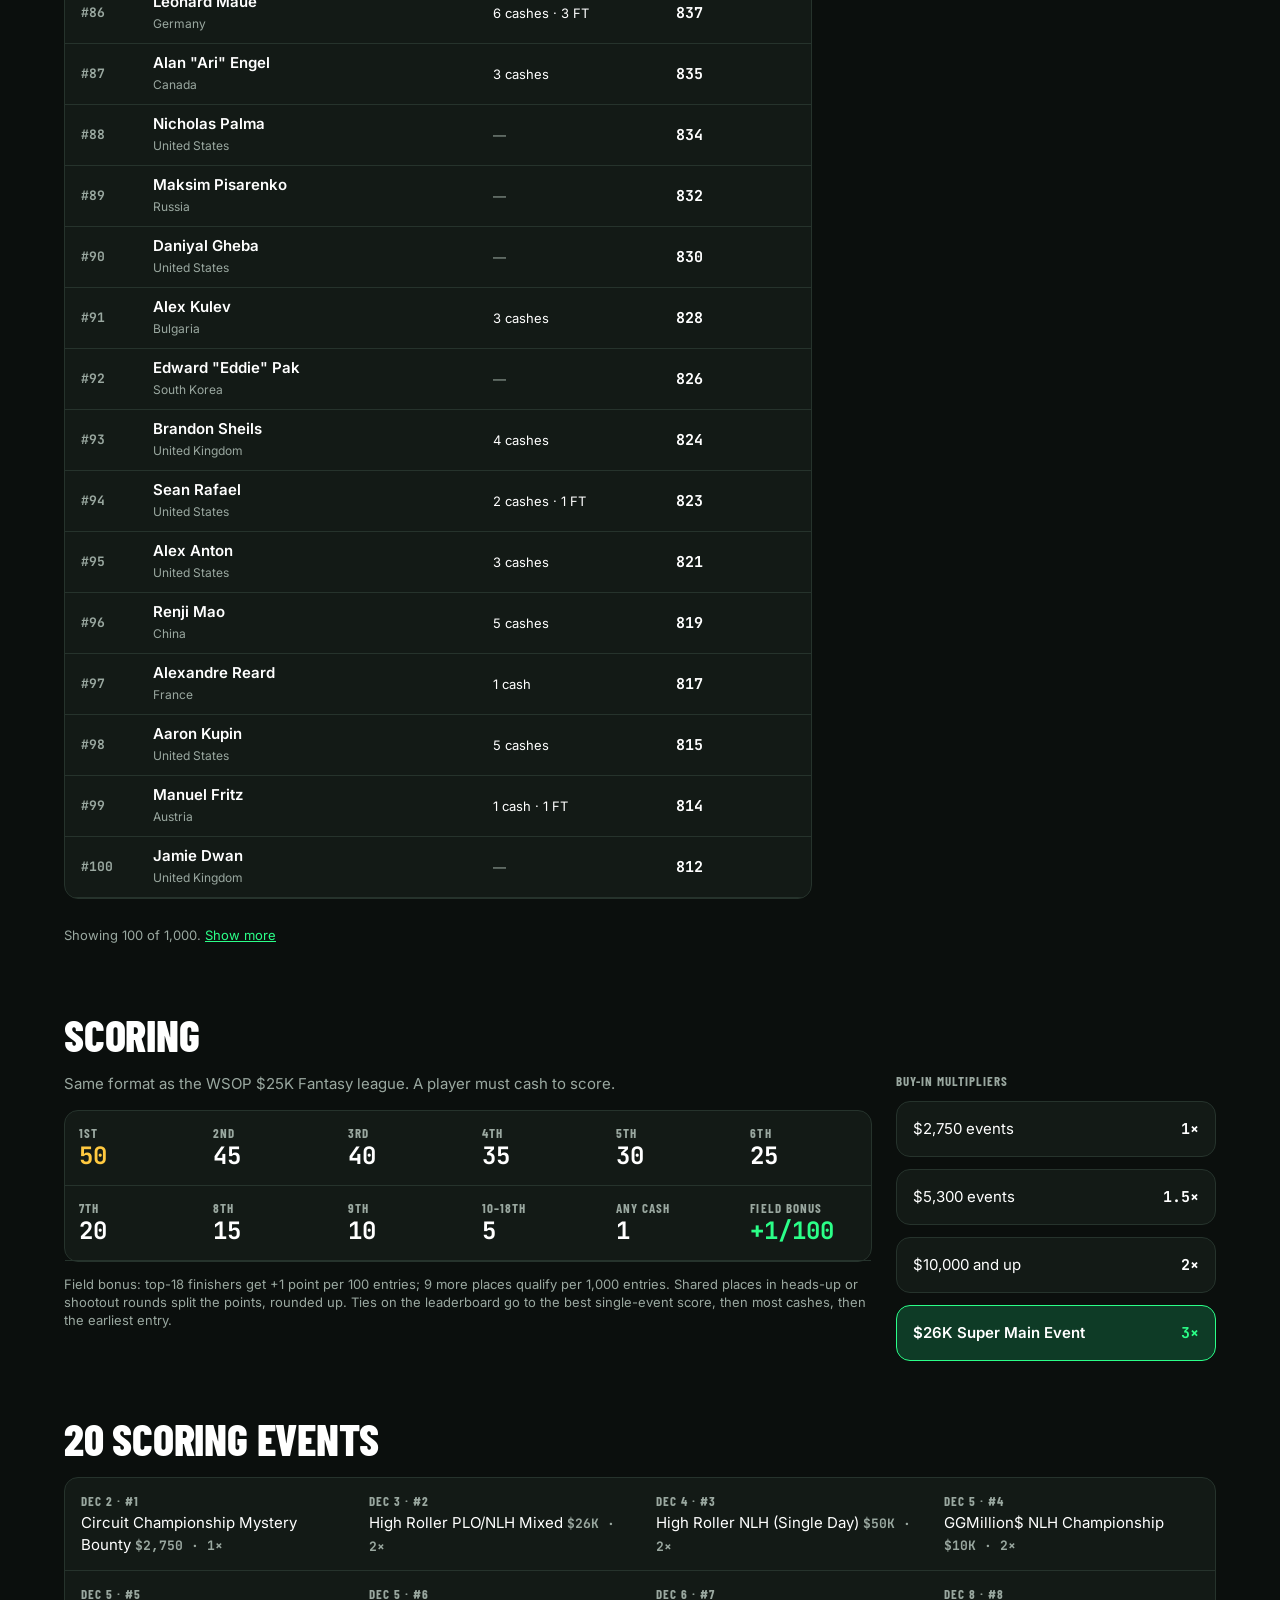
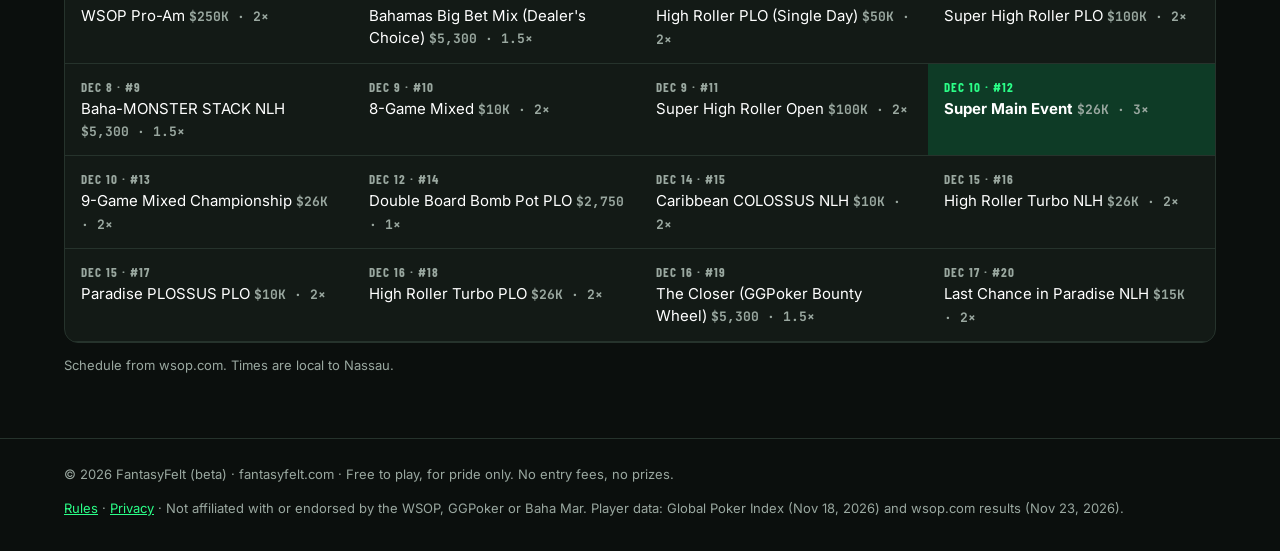
==== commit d1944349: "Allow 1 to 8 picks and hide the sponsor slot until one is set Co-Authored-By: Claude Opus 5.5 <norep" ====
--- a/wsop-paradise-2026/index.html
+++ b/wsop-paradise-2026/index.html
@@ -4,7 +4,7 @@
 <meta charset="utf-8">
 <meta name="viewport" content="width=device-width,initial-scale=1">
 <title>WSOP Paradise 2026 · FantasyFelt (beta) · Free, for pride only</title>
-<meta name="description" content="Free fantasy poker for WSOP Paradise 2026. Pick 8 pros under a 2,500 cap. Lineups lock Dec 2. Played for pride only: no entry fees, no prizes.">
+<meta name="description" content="Free fantasy poker for WSOP Paradise 2026. Pick up to 8 pros under a 2,500 cap. Lineups lock Dec 2. Played for pride only: no entry fees, no prizes.">
 <link rel="icon" href="/assets/fantasyfelt-mark.svg" type="image/svg+xml">
 <link rel="preconnect" href="https://fonts.googleapis.com"><link rel="preconnect" href="https://fonts.gstatic.com" crossorigin>
 <link href="https://fonts.googleapis.com/css2?family=Barlow+Condensed:wght@700;800&family=Inter:wght@400;600&family=JetBrains+Mono:wght@700&display=swap" rel="stylesheet">
@@ -23,25 +23,25 @@
 <div class="hero">
 <div class="hero-copy">
 <div class="lbl" style="color:var(--felt)">WSOP Paradise · Dec 2–17 · Baha Mar, Bahamas</div>
-<h1 class="d">Pick 8 pros.<br>Sweat 20 bracelets.</h1>
+<h1 class="d">Pick up to 8 pros.<br>Sweat 20 bracelets.</h1>
 <p class="muted lead">Free fantasy poker for WSOP Paradise 2026. Build a lineup from the GPI top 1,000 under a 2,500-point cap. Score when your picks cash, go deep and win.</p>
 <div class="grid4 stats">
 <div class="card stat"><div class="m">1,000</div><div class="lbl">Player pool</div></div>
 <div class="card stat"><div class="m">2,500</div><div class="lbl">Salary cap</div></div>
-<div class="card stat"><div class="m">8</div><div class="lbl">Picks</div></div>
+<div class="card stat"><div class="m">1–8</div><div class="lbl">Picks</div></div>
 <div class="card stat"><div class="m" style="color:var(--felt)">$0</div><div class="lbl">Free · for pride</div></div>
 </div>
 <p class="small muted" id="countdown"></p>
 </div>
 </div>
 
-<div class="sponsor"><span class="lbl">Presented by</span><span class="sponsor-box">Your brand here</span></div>
+<div class="sponsor hide" data-sponsor><span class="lbl">Presented by</span><a class="sponsor-box" data-sponsor-link></a></div>
 
 <section id="how">
 <h2 class="d h2">How it works</h2>
 <div class="grid3">
 <div class="card pad"><div class="m step-n">01</div><h3 class="d h3">Spend the cap</h3><p class="muted">Every pro in the GPI top 1,000 has a price: 60% GPI ranking, 40% recent WSOP bracelet-event form, on a curve from 1,000 down to 1. You get 2,500.</p></div>
-<div class="card pad"><div class="m step-n">02</div><h3 class="d h3">Lock 8 before Event #1</h3><p class="muted">Stars or depth, your call. Lineups lock when the $2,750 Mystery Bounty starts on December 2 (11:00 AM in Nassau). No swaps after that.</p></div>
+<div class="card pad"><div class="m step-n">02</div><h3 class="d h3">Lock up to 8 before Event #1</h3><p class="muted">Stars or depth, your call. Every pick you add is another player who can score. Lineups lock when the $2,750 Mystery Bounty starts on December 2 (11:00 AM in Nassau). No swaps after that.</p></div>
 <div class="card pad"><div class="m step-n">03</div><h3 class="d h3">Sweat the series</h3><p class="muted">Your picks score in all 20 bracelet events. The leaderboard updates daily through the $15K Last Chance on December 17.</p></div>
 </div>
 </section>
@@ -74,7 +74,7 @@
 
 <aside class="roster" id="enter">
 <div class="card pad">
-<div class="spread"><span class="lbl">Cap spent</span><span class="m small muted"><span id="count">0</span>/8 picked</span></div>
+<div class="spread"><span class="lbl">Cap spent</span><span class="m small muted"><span id="count">0</span> of up to 8</span></div>
 <div class="spent"><span class="m" id="spent">0</span><span class="m muted">/ 2,500</span></div>
 <div class="bar"><i id="bar"></i></div>
 <div class="spread small"><span class="muted">Remaining <b class="m" id="remaining" style="color:var(--ink)">2,500</b></span><span class="muted">Avg per open slot <b class="m" id="avg" style="color:var(--ink)">312</b></span></div>
@@ -87,10 +87,10 @@
 <label class="field"><span class="lbl">Team name</span><input type="text" id="team" maxlength="30" required placeholder="e.g. Nassau Nuts"></label>
 <label class="check"><input type="checkbox" id="rules" required> <span>I'm 18 or older and agree to the <a href="/rules">contest rules</a>. This contest is free and played for pride only: no prizes.</span></label>
 <label class="check"><input type="checkbox" id="optin"> <span>Send me FantasyFelt emails about future contests. Optional, unsubscribe anytime. (<a href="/privacy">Privacy</a>)</span></label>
-<button class="btn primary" id="submit" type="submit" disabled>Pick 8 more to lock</button>
+<button class="btn primary" id="submit" type="submit" disabled>Pick at least 1 player</button>
 <p class="small" id="msg" role="status"></p>
 </form>
-<div class="sponsor small"><span class="lbl">Presented by</span><span class="sponsor-box">Your brand here</span></div>
+<div class="sponsor small hide" data-sponsor><span class="lbl">Presented by</span><a class="sponsor-box" data-sponsor-link></a></div>
 </aside>
 </div>
 </section>
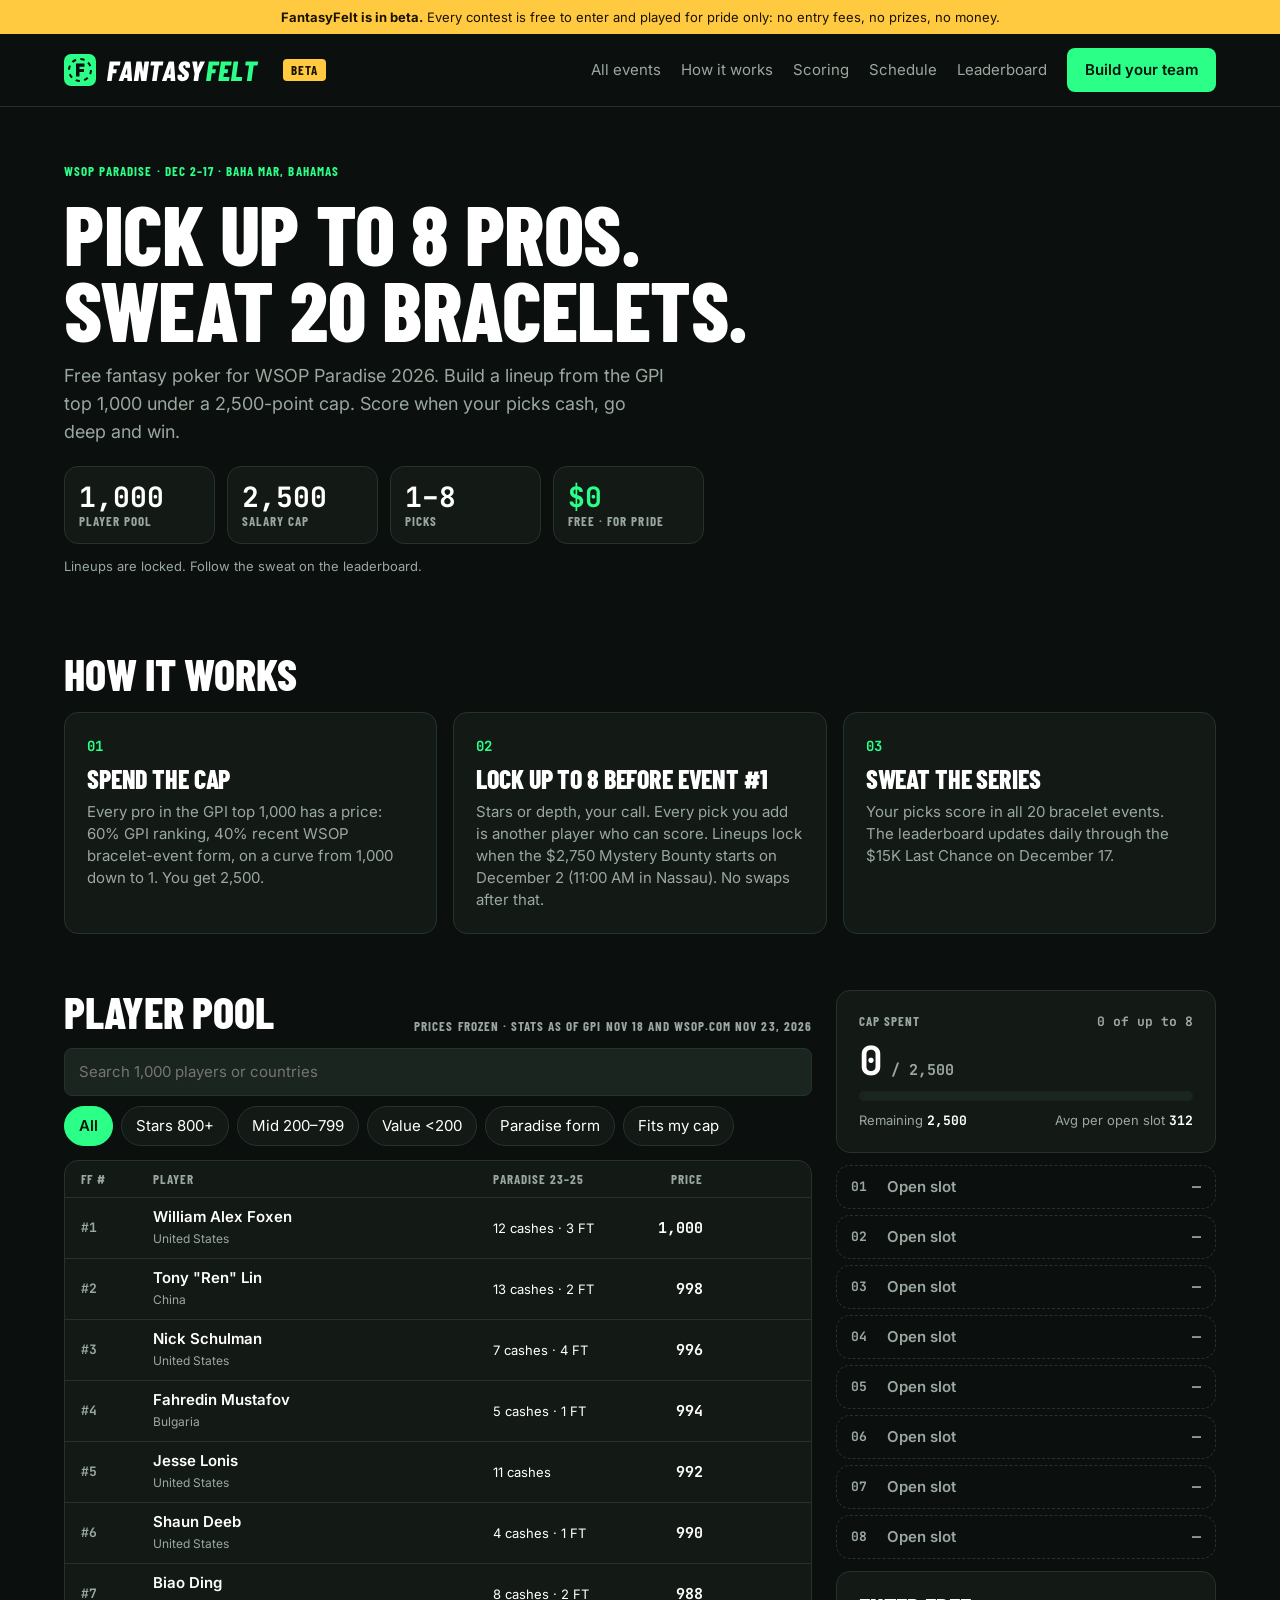
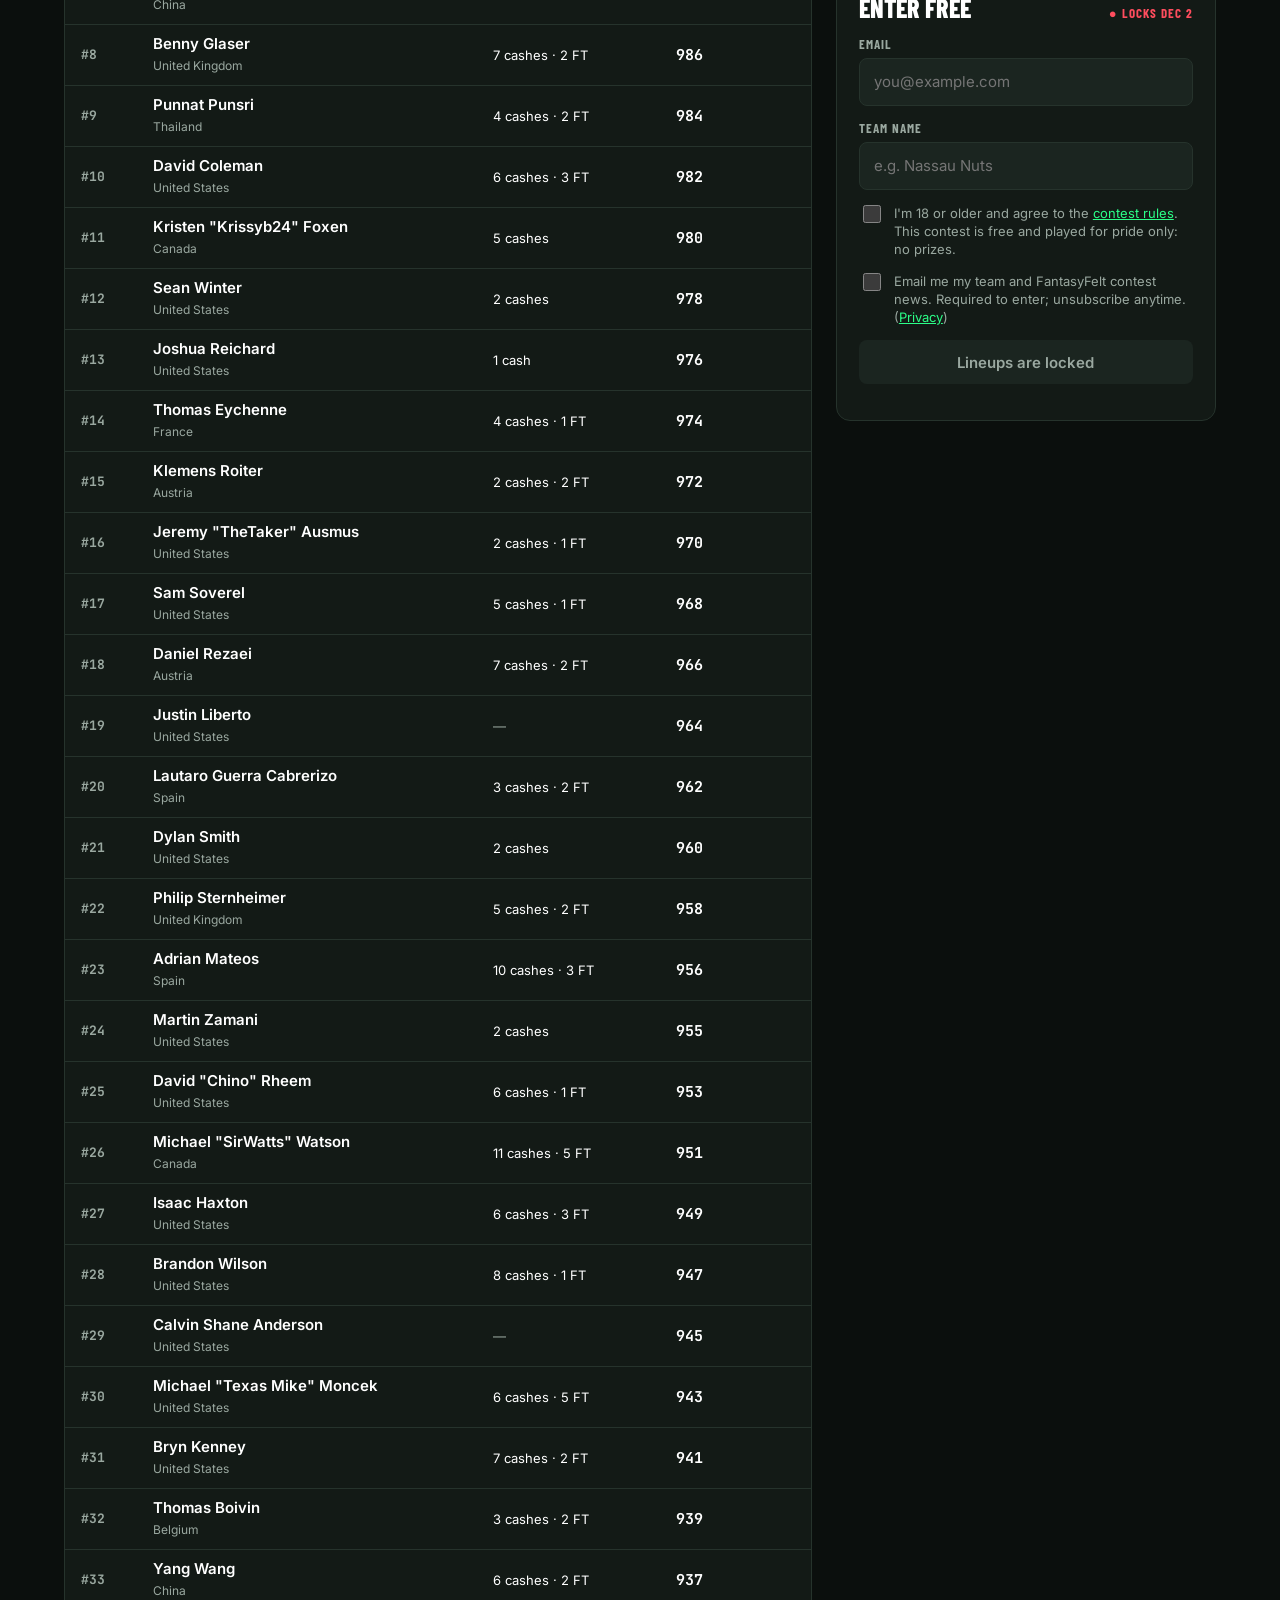
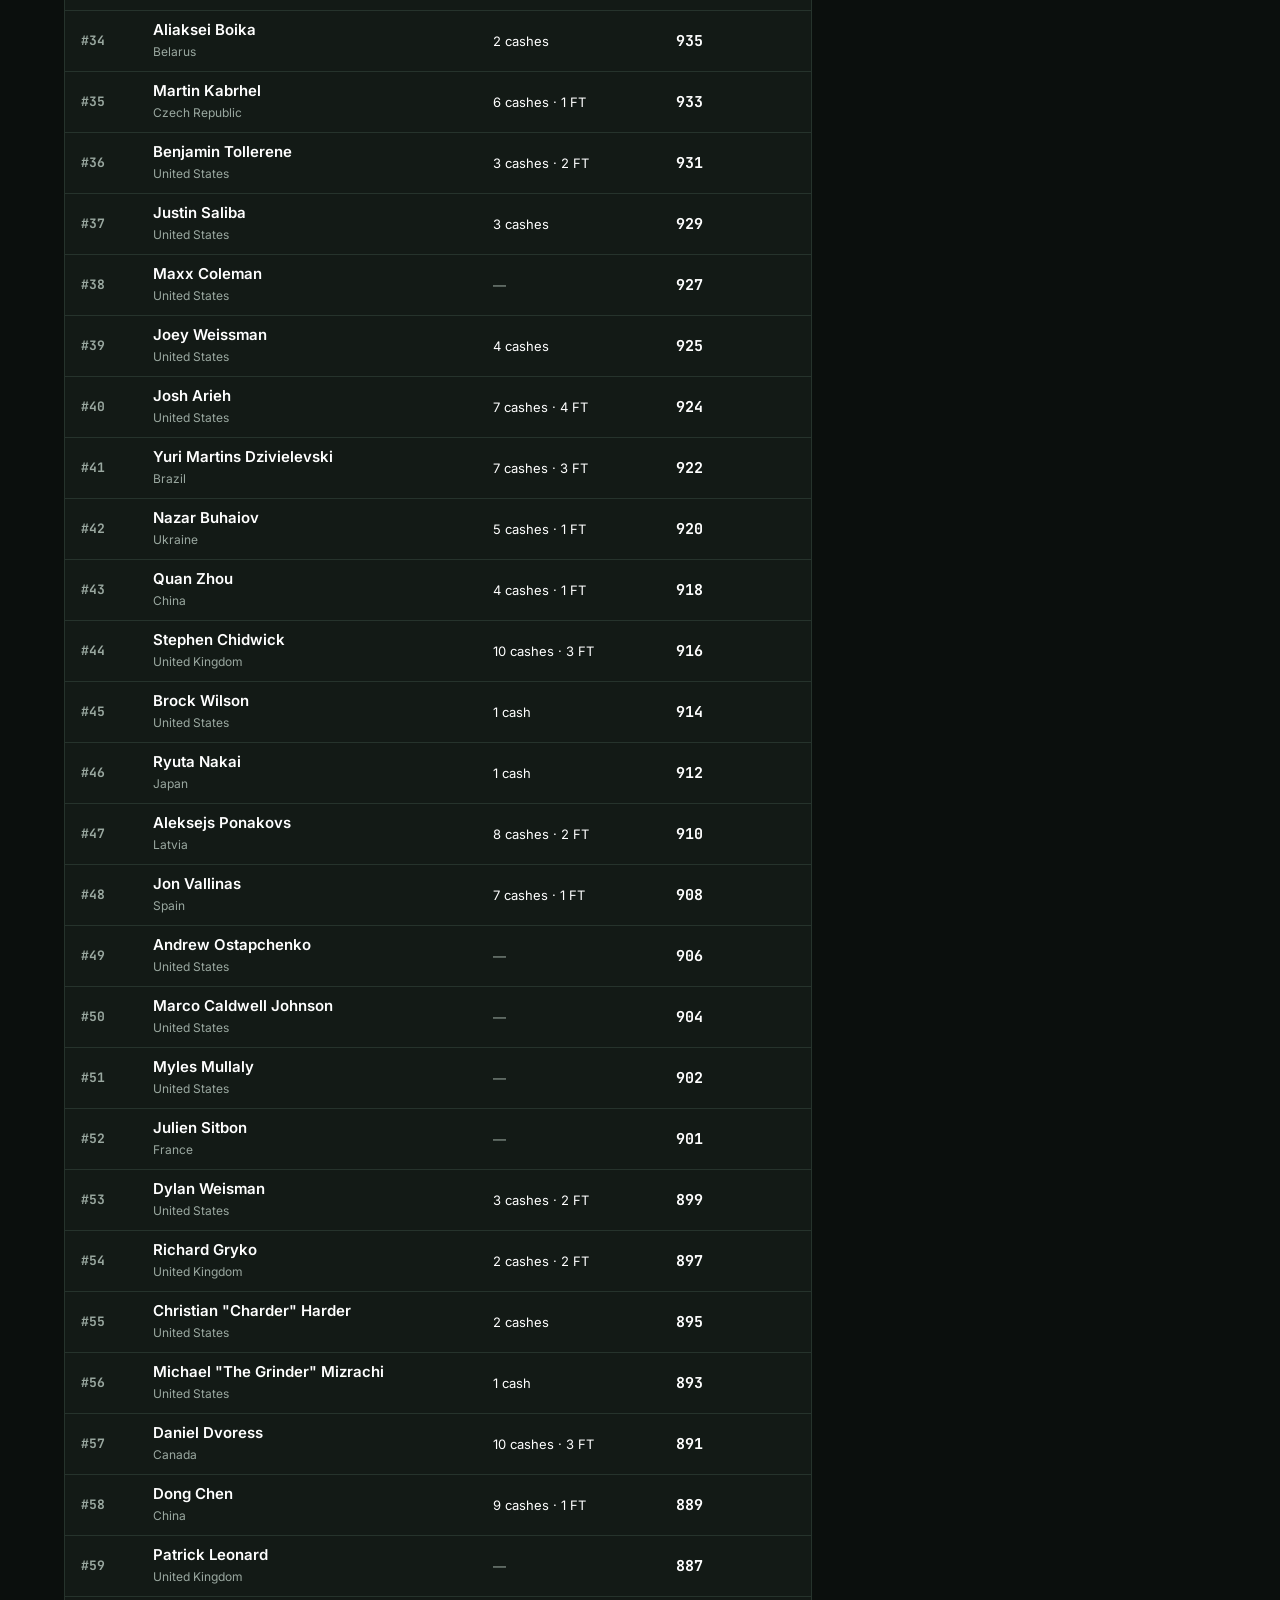
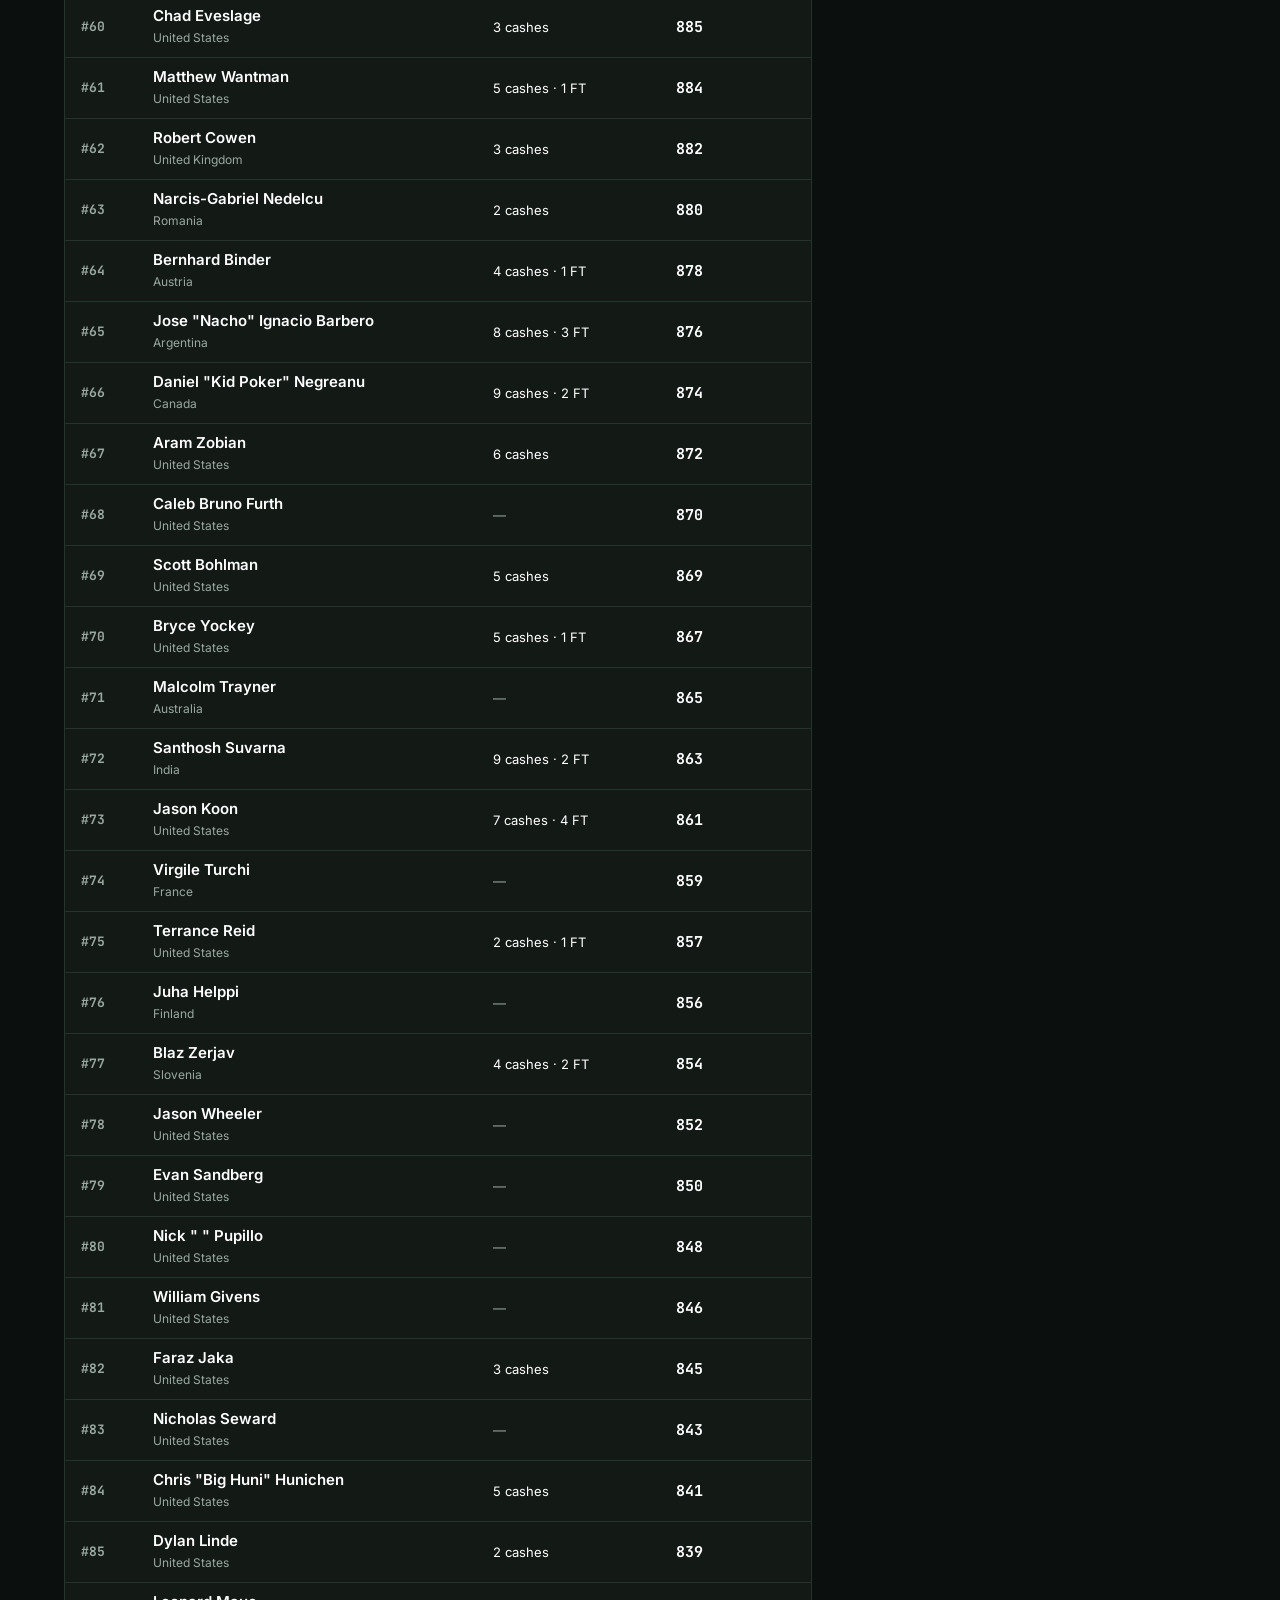
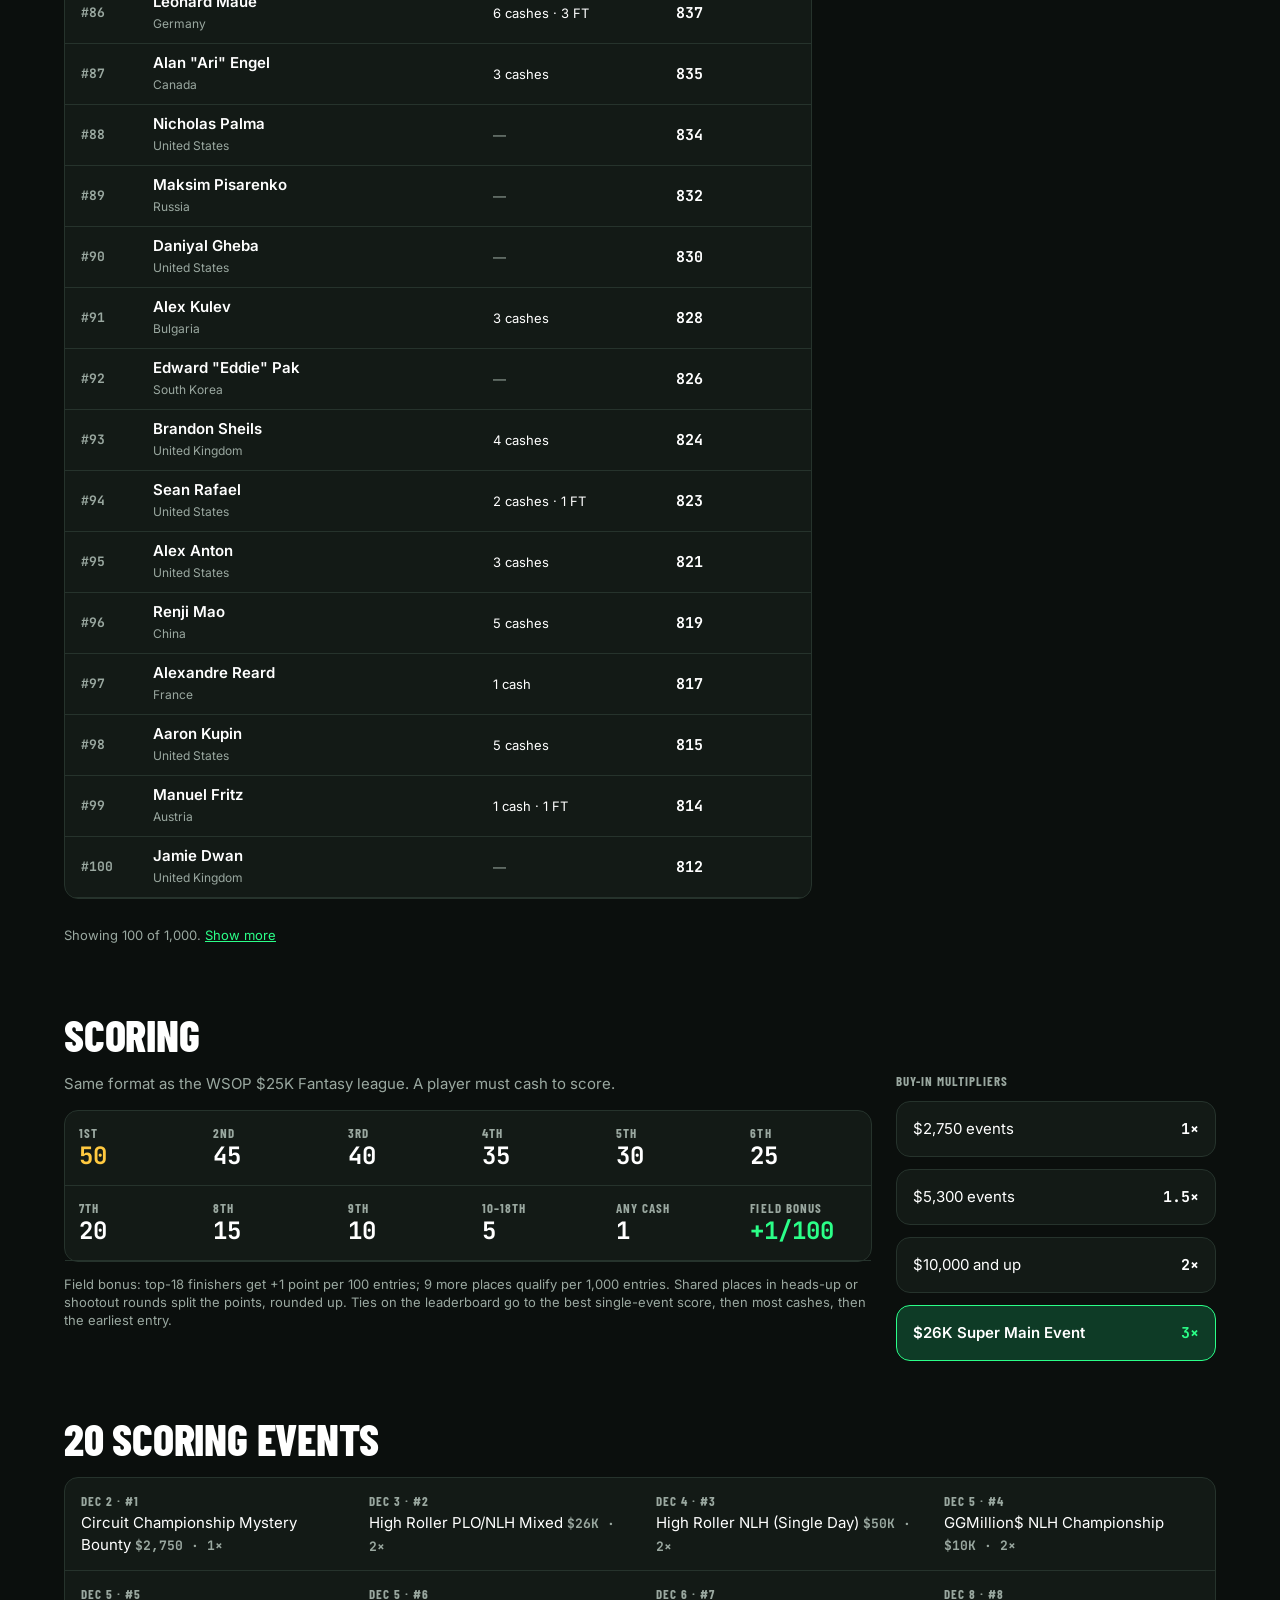
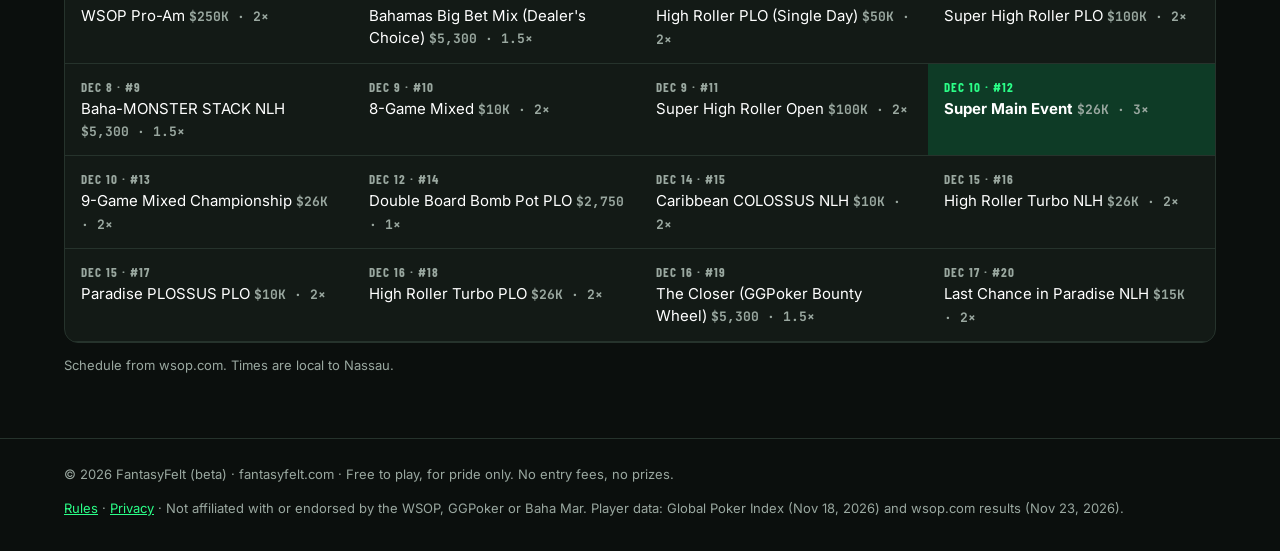
==== commit ecdf10b8: "Require both boxes, list teams on the leaderboard before lock, add entry email function - Entering n" ====
--- a/wsop-paradise-2026/index.html
+++ b/wsop-paradise-2026/index.html
@@ -86,7 +86,7 @@
 <label class="field"><span class="lbl">Email</span><input type="email" id="email" autocomplete="email" required placeholder="you@example.com"></label>
 <label class="field"><span class="lbl">Team name</span><input type="text" id="team" maxlength="30" required placeholder="e.g. Nassau Nuts"></label>
 <label class="check"><input type="checkbox" id="rules" required> <span>I'm 18 or older and agree to the <a href="/rules">contest rules</a>. This contest is free and played for pride only: no prizes.</span></label>
-<label class="check"><input type="checkbox" id="optin"> <span>Send me FantasyFelt emails about future contests. Optional, unsubscribe anytime. (<a href="/privacy">Privacy</a>)</span></label>
+<label class="check"><input type="checkbox" id="optin" required> <span>Email me my team and FantasyFelt contest news. Required to enter; unsubscribe anytime. (<a href="/privacy">Privacy</a>)</span></label>
 <button class="btn primary" id="submit" type="submit" disabled>Pick at least 1 player</button>
 <p class="small" id="msg" role="status"></p>
 </form>
